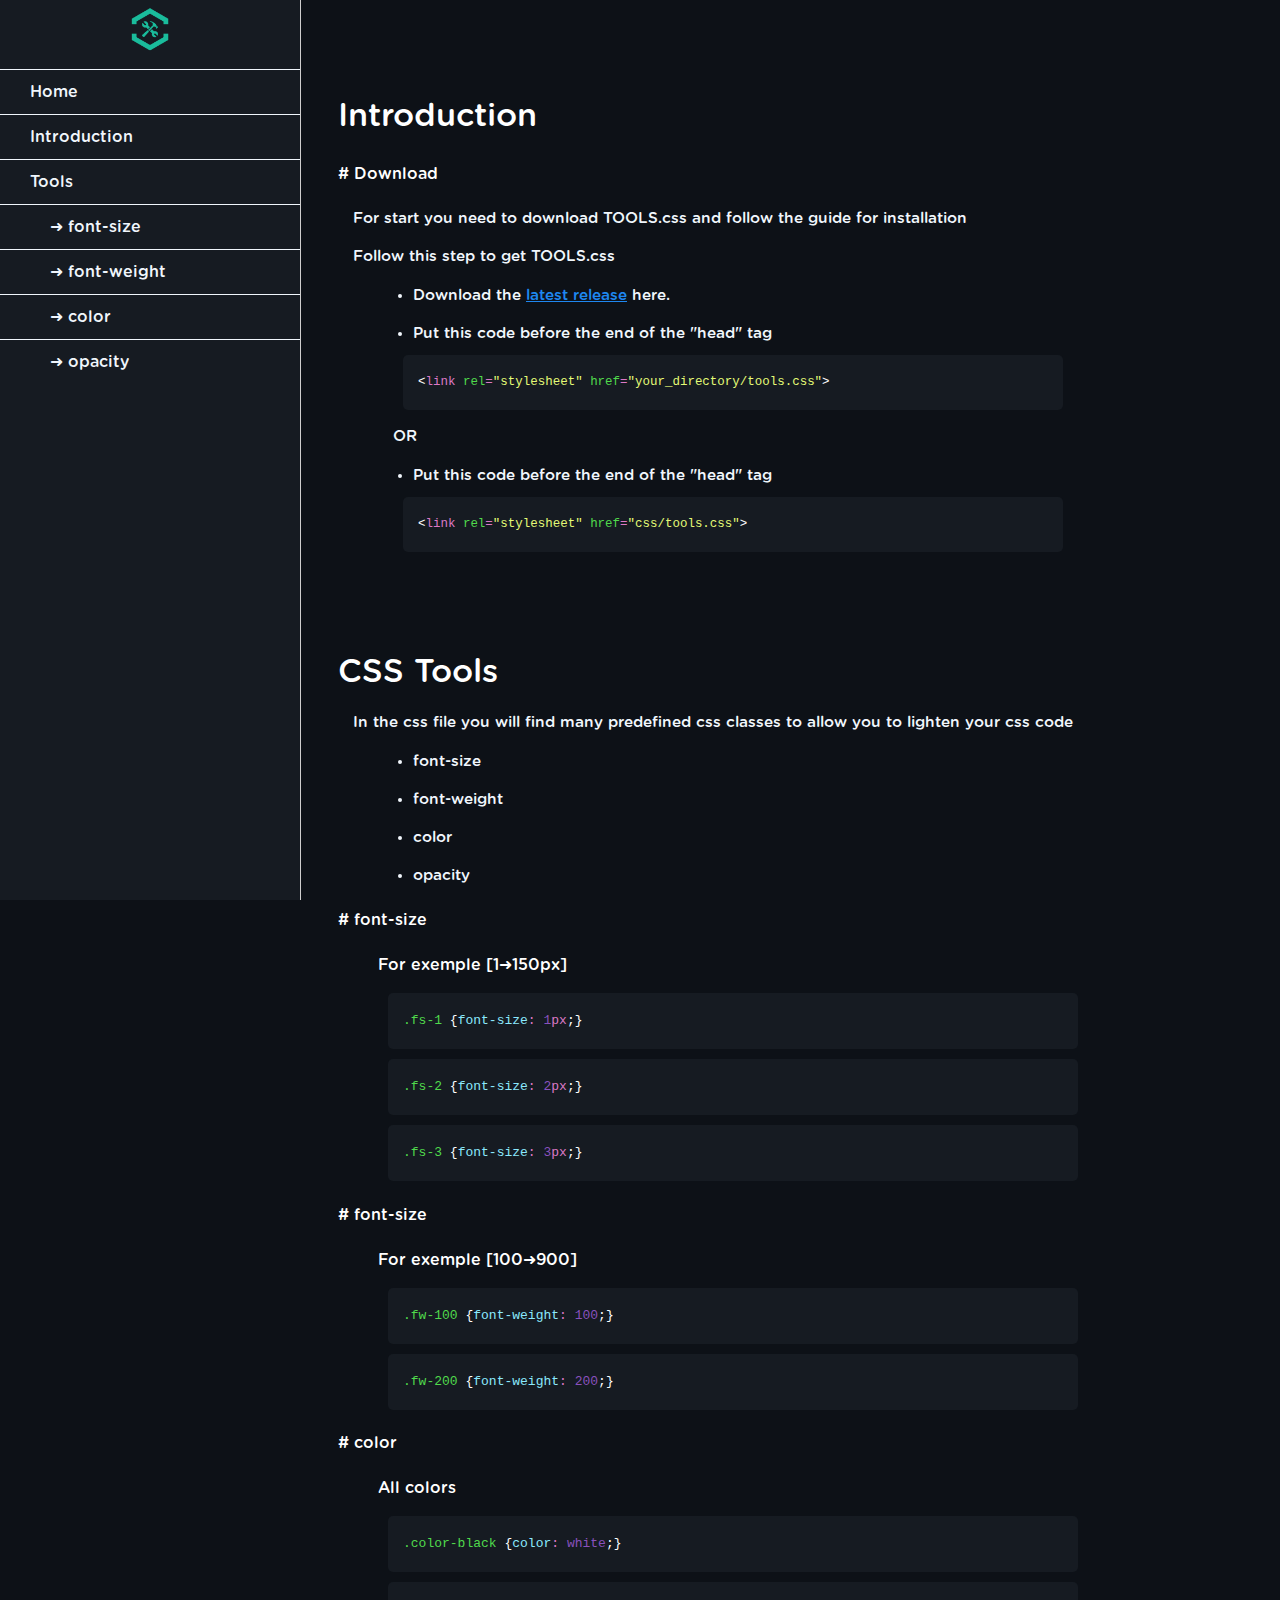
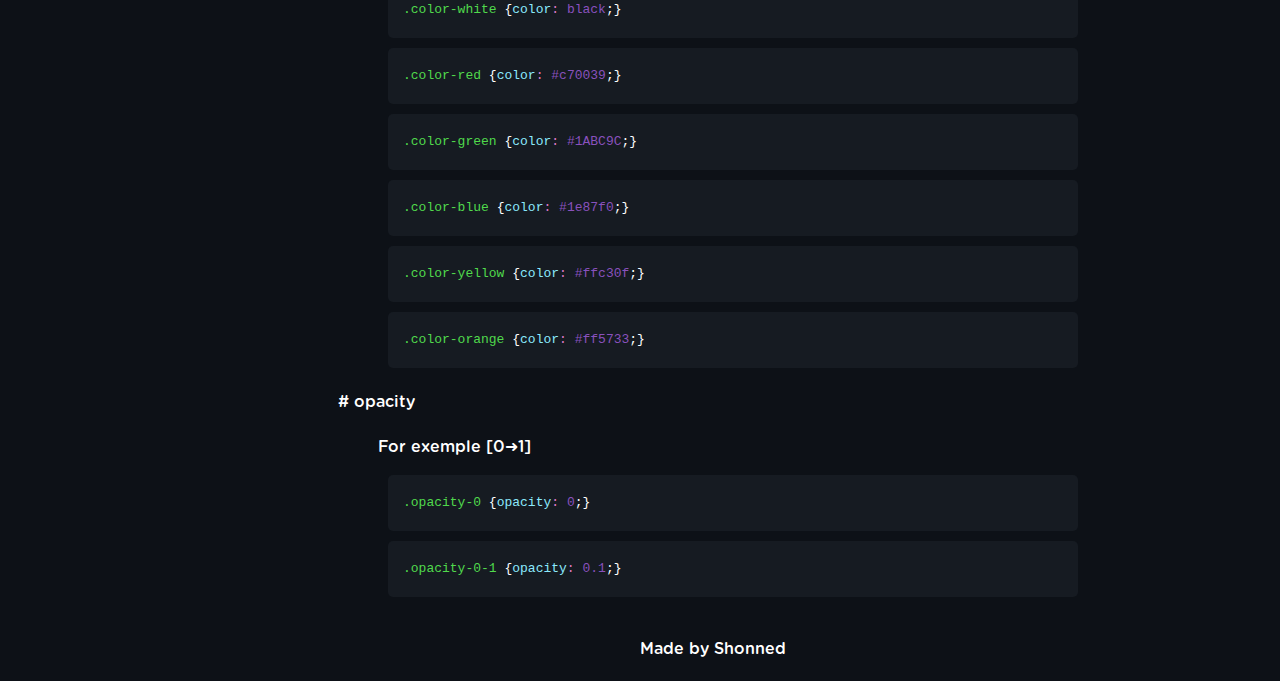
==== doc.html @ ea0e667f "Upload website" ====
<html>
    <head>
        <meta charset="utf-8">
        <meta name="viewport" content="width=device-width, initial-scale=1">
        <title>Get Tools</title>
        <link rel="icon" type="image/png" href="logo/favicon.png" />
        <link rel="stylesheet" href="css/doc.css" />
        <link rel="stylesheet" href="font/font.css" />
        <!-- //////////////////////////////////////////// -->
        <link rel="stylesheet" href="css/tool.css" />
        <!-- //////////////////////////////////////////// -->
    </head>
    <nav id="navbar">
        <header><img src="logo/green.png"></header>
        <ul>
          <li><a class="nav-link" href="index.html">Home</a></li>
          <li><a class="nav-link" href="#Introduction">Introduction</a></li>
          <li><a class="nav-link" href="#Tools">Tools</a></li>
          <li><a class="nav-link" href="#FS">&nbsp;&nbsp;&nbsp;&nbsp;➜ font-size</a></li>
          <li><a class="nav-link" href="#FW">&nbsp;&nbsp;&nbsp;&nbsp;➜ font-weight</a></li>
          <li><a class="nav-link" href="#Color">&nbsp;&nbsp;&nbsp;&nbsp;➜ color</a></li>
          <li><a class="nav-link" href="#Opacity">&nbsp;&nbsp;&nbsp;&nbsp;➜ opacity</a></li>
        </ul>
      </nav>
      <main id="main-doc">
        <section class="main-section" id="Introduction">
          <header>Introduction</header>
          <h4># Download</h4>
          <article>
            <p>For start you need to download TOOLS.css and follow the guide for installation</p>
            <p>Follow this step to get TOOLS.css</p>
            <ul>
              <li>Download the <a href="">latest release</a> here. </li>
              <li>Put this code before the end of the "head" tag</li>
              <code><span class="code__white"><</span><span class="code__pink">link</span> <span class="code__green">rel</span><span class="code__pink">=</span><span class="code__yellow">"stylesheet"</span> <span class="code__green">href</span><span class="code__pink">=</span><span class="code__yellow">"your_directory/tools.css"</span><span class="code__white">></span></code>
              <p>OR</p>
              <li>Put this code before the end of the "head" tag</li>
              <code><span class="code__white"><</span><span class="code__pink">link</span> <span class="code__green">rel</span><span class="code__pink">=</span><span class="code__yellow">"stylesheet"</span> <span class="code__green">href</span><span class="code__pink">=</span><span class="code__yellow">"css/tools.css"</span><span class="code__white">></span></code>
            </ul>
          </article>
        </section>
        <section class="main-section" id="Tools">
          <header>CSS Tools</header>
          <article>
            <p>In the css file you will find many predefined css classes to allow you to lighten your css code</p>
            <ul>
              <li>font-size</li>
              <li>font-weight</li>
              <li>color</li>
              <li>opacity</li>
            </ul>
        </section>
        <section class="main-section" id="FS">
          <h4># font-size</h4>
            <ul>
              <p>For exemple [1➜150px]</p>
              <code><span class="code__green">.fs-1</span> <span class="code__white">{</span><span class="code__blue">font-size</span><span class="code__pink">:</span> <span class="code__purple">1</span><span class="code__pink">px</span><span class="code__white">;}</span></code>
              <code><span class="code__green">.fs-2</span> <span class="code__white">{</span><span class="code__blue">font-size</span><span class="code__pink">:</span> <span class="code__purple">2</span><span class="code__pink">px</span><span class="code__white">;}</span></code>
              <code><span class="code__green">.fs-3</span> <span class="code__white">{</span><span class="code__blue">font-size</span><span class="code__pink">:</span> <span class="code__purple">3</span><span class="code__pink">px</span><span class="code__white">;}</span></code>
            </ul>
        </section>
        <section class="main-section" id="FW">
          <h4># font-size</h4>
            <ul>
              <p>For exemple [100➜900]</p>
              <code><span class="code__green">.fw-100</span> <span class="code__white">{</span><span class="code__blue">font-weight</span><span class="code__pink">:</span> <span class="code__purple">100</span><span class="code__white">;}</span></code>
              <code><span class="code__green">.fw-200</span> <span class="code__white">{</span><span class="code__blue">font-weight</span><span class="code__pink">:</span> <span class="code__purple">200</span><span class="code__white">;}</span></code>
            </ul>
        </section>
        <section class="main-section" id="Color">
          <h4># color</h4>
          <ul>
              <p>All colors</p>
              <code><span class="code__green">.color-black</span> <span class="code__white">{</span><span class="code__blue">color</span><span class="code__pink">:</span> <span class="code__purple">white</span><span class="code__white">;}</span></code>
              <code><span class="code__green">.color-white</span> <span class="code__white">{</span><span class="code__blue">color</span><span class="code__pink">:</span> <span class="code__purple">black</span><span class="code__white">;}</span></code>
              <code><span class="code__green">.color-red</span> <span class="code__white">{</span><span class="code__blue">color</span><span class="code__pink">:</span> <span class="code__purple">#c70039</span><span class="code__white">;}</span></code>
              <code><span class="code__green">.color-green</span> <span class="code__white">{</span><span class="code__blue">color</span><span class="code__pink">:</span> <span class="code__purple">#1ABC9C</span><span class="code__white">;}</span></code>
              <code><span class="code__green">.color-blue</span> <span class="code__white">{</span><span class="code__blue">color</span><span class="code__pink">:</span> <span class="code__purple">#1e87f0</span><span class="code__white">;}</span></code>
              <code><span class="code__green">.color-yellow</span> <span class="code__white">{</span><span class="code__blue">color</span><span class="code__pink">:</span> <span class="code__purple">#ffc30f</span><span class="code__white">;}</span></code>
              <code><span class="code__green">.color-orange</span> <span class="code__white">{</span><span class="code__blue">color</span><span class="code__pink">:</span> <span class="code__purple">#ff5733</span><span class="code__white">;}</span></code>
            </ul>
        </section>
        <section class="main-section" id="Opacity">
          <h4># opacity</h4>
          <ul>
            <p>For exemple [0➜1]</p>
            <code><span class="code__green">.opacity-0</span> <span class="code__white">{</span><span class="code__blue">opacity</span><span class="code__pink">:</span> <span class="code__purple">0</span><span class="code__white">;}</span></code>
            <code><span class="code__green">.opacity-0-1</span> <span class="code__white">{</span><span class="code__blue">opacity</span><span class="code__pink">:</span> <span class="code__purple">0.1</span><span class="code__white">;}</span></code>
          </ul>
        </section>
        <footer style="text-align: center; margin-top: 40px;">
          Made by Shonned
        </footer>
      </main>
</html>
---- css/doc.css ----
html,
body {
  min-width: 290px;
  color: white;
  background-color: #0D1117;
  font-family: 'GothamRounded-Medium';
  line-height: 1.5;
}

a {
  color: #1e87f0;
}

#navbar {
  position: fixed;
  min-width: 290px;
  top: 0px;
  left: 0px;
  width: 300px;
  height: 100%;
  border-right: 1px solid;
  border-color: #cecece;
}

header {
  text-align: center;
}

header img {
  margin-top: 5px;
  width: 48px;
  height: 48px;
}

#main-doc header {
  font-size: 32.3px;
  font-weight: 500;
  text-align: left;
  margin: 0px;
}

#navbar {
  background: #161B22;
}

#navbar ul {
  height: 88%;
  padding: 0;
  overflow-y: auto;
  overflow-x: hidden;
}

#navbar li {
  color: #f0f6fc;
  border-top: 1px solid #f0f6fc;
  list-style: none;
  position: relative;
  width: 100%;
}

#navbar a {
  display: block;
  padding: 10px 30px;
  color: #f0f6fc;
  text-decoration: none;
  cursor: pointer;
}

#main-doc {
  position: absolute;
  margin-left: 310px;
  padding: 20px;
  margin-bottom: 110px;
}

section article {
  color: #f0f6fc;
  margin: 15px;
  font-size: 0.96em;
}

section li {
  margin: 15px 0px 0px 20px;
}

#Introduction {
  margin-top: 4rem;
  margin-bottom: 6rem;
}

code {
  display: block;
  text-align: left;
  white-space: pre-line;
  position: relative;
  word-break: normal;
  word-wrap: normal;
  line-height: 2;
  background-color: #161B22;
  padding: 15px;
  margin: 10px;
  border-radius: 5px;
}

code .code__white {
  color: white;
}

code .code__pink {
  color: #dc79c6;
}

code .code__green {
  color: #50d94c;
}

code .code__red {
  color: red;
}

code .code__blue {
  color: #8be9fd;
}

code .code__purple {
  color: #8951bd;
}

code .code__yellow {
  color: #e4fa76;
}


h4 {
  font-weight: 500;
}


@media only screen and (max-width: 815px) {
  /* For mobile phones: */
  #navbar ul {
    border: 1px solid;
    height: 207px;
  }

  #navbar {
    /* background-color: white; */
    position: absolute;
    top: 0;
    padding: 0;
    margin: 0;
    width: 100%;
    max-height: 275px;
    border: none;
    z-index: 1;
    border-bottom: 2px solid;
  }

  #main-doc {
    position: relative;
    margin-left: 0px;
    margin-top: 270px;
  }
}

@media only screen and (max-width: 400px) {
  #main-doc {
    margin-left: -10px;
  }

  code {
    margin-left: -20px;
    width: 100%;
    padding: 15px;
    padding-left: 10px;
    padding-right: 45px;
    min-width: 233px;
  }
}
---- font/font.css ----
/* [FONT] */

@font-face {
    font-family: "GothamRounded-Bold";
    src: url("GothamRounded-Bold.otf")
}

@font-face {
    font-family: "GothamRounded-BoldItalic";
    src: url("GothamRounded-BoldItalic.otf")
}

@font-face {
    font-family: "GothamRounded-Book";
    src: url("GothamRounded-Book.otf")
}

@font-face {
    font-family: "GothamRounded-BookItalic";
    src: url("GothamRounded-BookItalic.otf")
}

@font-face {
    font-family: "GothamRounded-Light";
    src: url("GothamRounded-Light.otf")
}

@font-face {
    font-family: "GothamRounded-Medium";
    src: url("GothamRounded-Medium.otf")
}
---- css/tool.css ----
/* Welcome to Tools.css */
/* Visit our Github for the last update */
/* > https://github.com/Shonned/GETTools < */

/* [Current version] > 1.0.0 */
/* Check the changelog */

/* Created with <3 by @Shonned. */

/* <----> FONT SIZE <----> */
.fs-1 {font-size: 1px;}
.fs-2 {font-size: 2px;}
.fs-3 {font-size: 3px;}
.fs-4 {font-size: 4px;}
.fs-5 {font-size: 5px;}
.fs-6 {font-size: 6px;}
.fs-7 {font-size: 7px;}
.fs-8 {font-size: 8px;}
.fs-9 {font-size: 9px;}
.fs-10 {font-size: 10px;}
.fs-11 {font-size: 11px;}
.fs-12 {font-size: 12px;}
.fs-13 {font-size: 13px;}
.fs-14 {font-size: 14px;}
.fs-15 {font-size: 15px;}
.fs-16 {font-size: 16px;}
.fs-17 {font-size: 17px;}
.fs-18 {font-size: 18px;}
.fs-19 {font-size: 19px;}
.fs-20 {font-size: 20px;}
.fs-21 {font-size: 21px;}
.fs-22 {font-size: 22px;}
.fs-23 {font-size: 23px;}
.fs-24 {font-size: 24px;}
.fs-25 {font-size: 25px;}
.fs-26 {font-size: 26px;}
.fs-27 {font-size: 27px;}
.fs-28 {font-size: 28px;}
.fs-29 {font-size: 29px;}
.fs-30 {font-size: 30px;}
.fs-31 {font-size: 31px;}
.fs-32 {font-size: 32px;}
.fs-33 {font-size: 33px;}
.fs-34 {font-size: 34px;}
.fs-35 {font-size: 35px;}
.fs-36 {font-size: 36px;}
.fs-37 {font-size: 37px;}
.fs-38 {font-size: 38px;}
.fs-39 {font-size: 39px;}
.fs-40 {font-size: 40px;}
.fs-41 {font-size: 41px;}
.fs-42 {font-size: 42px;}
.fs-43 {font-size: 43px;}
.fs-44 {font-size: 44px;}
.fs-45 {font-size: 45px;}
.fs-46 {font-size: 46px;}
.fs-47 {font-size: 47px;}
.fs-48 {font-size: 48px;}
.fs-49 {font-size: 49px;}
.fs-50 {font-size: 50px;}
.fs-51 {font-size: 51px;}
.fs-52 {font-size: 52px;}
.fs-53 {font-size: 53px;}
.fs-54 {font-size: 54px;}
.fs-55 {font-size: 55px;}
.fs-56 {font-size: 56px;}
.fs-57 {font-size: 57px;}
.fs-58 {font-size: 58px;}
.fs-59 {font-size: 59px;}
.fs-60 {font-size: 60px;}
.fs-61 {font-size: 61px;}
.fs-62 {font-size: 62px;}
.fs-63 {font-size: 63px;}
.fs-64 {font-size: 64px;}
.fs-65 {font-size: 65px;}
.fs-66 {font-size: 66px;}
.fs-67 {font-size: 67px;}
.fs-68 {font-size: 68px;}
.fs-69 {font-size: 69px;}
.fs-70 {font-size: 70px;}
.fs-71 {font-size: 71px;}
.fs-72 {font-size: 72px;}
.fs-73 {font-size: 73px;}
.fs-74 {font-size: 74px;}
.fs-75 {font-size: 75px;}
.fs-76 {font-size: 76px;}
.fs-77 {font-size: 77px;}
.fs-78 {font-size: 78px;}
.fs-79 {font-size: 79px;}
.fs-80 {font-size: 80px;}
.fs-81 {font-size: 81px;}
.fs-82 {font-size: 82px;}
.fs-83 {font-size: 83px;}
.fs-84 {font-size: 84px;}
.fs-85 {font-size: 85px;}
.fs-86 {font-size: 86px;}
.fs-87 {font-size: 87px;}
.fs-88 {font-size: 88px;}
.fs-89 {font-size: 89px;}
.fs-90 {font-size: 90px;}
.fs-91 {font-size: 91px;}
.fs-92 {font-size: 92px;}
.fs-93 {font-size: 93px;}
.fs-94 {font-size: 94px;}
.fs-95 {font-size: 95px;}
.fs-96 {font-size: 96px;}
.fs-97 {font-size: 97px;}
.fs-98 {font-size: 98px;}
.fs-99 {font-size: 99px;}
.fs-100 {font-size: 100px;}
.fs-101 {font-size: 101px;}
.fs-102 {font-size: 102px;}
.fs-103 {font-size: 103px;}
.fs-104 {font-size: 104px;}
.fs-105 {font-size: 105px;}
.fs-106 {font-size: 106px;}
.fs-107 {font-size: 107px;}
.fs-108 {font-size: 108px;}
.fs-109 {font-size: 109px;}
.fs-110 {font-size: 110px;}
.fs-111 {font-size: 111px;}
.fs-112 {font-size: 112px;}
.fs-113 {font-size: 113px;}
.fs-114 {font-size: 114px;}
.fs-115 {font-size: 115px;}
.fs-116 {font-size: 116px;}
.fs-117 {font-size: 117px;}
.fs-118 {font-size: 118px;}
.fs-119 {font-size: 119px;}
.fs-120 {font-size: 120px;}
.fs-121 {font-size: 121px;}
.fs-122 {font-size: 122px;}
.fs-123 {font-size: 123px;}
.fs-124 {font-size: 124px;}
.fs-125 {font-size: 125px;}
.fs-126 {font-size: 126px;}
.fs-127 {font-size: 127px;}
.fs-128 {font-size: 128px;}
.fs-129 {font-size: 129px;}
.fs-130 {font-size: 130px;}
.fs-131 {font-size: 131px;}
.fs-132 {font-size: 132px;}
.fs-133 {font-size: 133px;}
.fs-134 {font-size: 134px;}
.fs-135 {font-size: 135px;}
.fs-136 {font-size: 136px;}
.fs-137 {font-size: 137px;}
.fs-138 {font-size: 138px;}
.fs-139 {font-size: 139px;}
.fs-140 {font-size: 140px;}
.fs-141 {font-size: 141px;}
.fs-142 {font-size: 142px;}
.fs-143 {font-size: 143px;}
.fs-144 {font-size: 144px;}
.fs-145 {font-size: 145px;}
.fs-146 {font-size: 146px;}
.fs-147 {font-size: 147px;}
.fs-148 {font-size: 148px;}
.fs-149 {font-size: 149px;}
.fs-150 {font-size: 150px;}
/* <----> FONT SIZE <----> */

/* <----> FONT WEIGHT <----> */
.fw-100 {font-weight: 100;}
.fw-200 {font-weight: 200;}
.fw-300 {font-weight: 300;}
.fw-400 {font-weight: 400;}
.fw-500 {font-weight: 500;}
.fw-600 {font-weight: 600;}
.fw-700 {font-weight: 700;}
.fw-800 {font-weight: 800;}
.fw-900 {font-weight: 900;}
/* <----> FONT WEIGHT <----> */

/* <----> COLOR <----> */
.color-black {color: white;}
.color-white {color: black;}
.color-red {color: #c70039;}
.color-green {color: #1ABC9C;}
.color-blue {color: #1e87f0;}
.color-yellow {color: #ffc30f;}
.color-orange {color: #ff5733;}
/* <----> COLOR <----> */

/* <----> OPACITY <----> */
.opacity-0 {opacity: 0;}
.opacity-0-1 {opacity: 0.1;}
.opacity-0-2 {opacity: 0.2;}
.opacity-0-3 {opacity: 0.3;}
.opacity-0-4 {opacity: 0.4;}
.opacity-0-5 {opacity: 0.5;}
.opacity-0-6 {opacity: 0.6;}
.opacity-0-7 {opacity: 0.7;}
.opacity-0-8 {opacity: 0.8;}
.opacity-0-9 {opacity: 0.9;}
.opacity-1 {opacity: 1;}
/* <----> OPACITY <----> */

/* <----> Other features availlabe in a future update <----> */
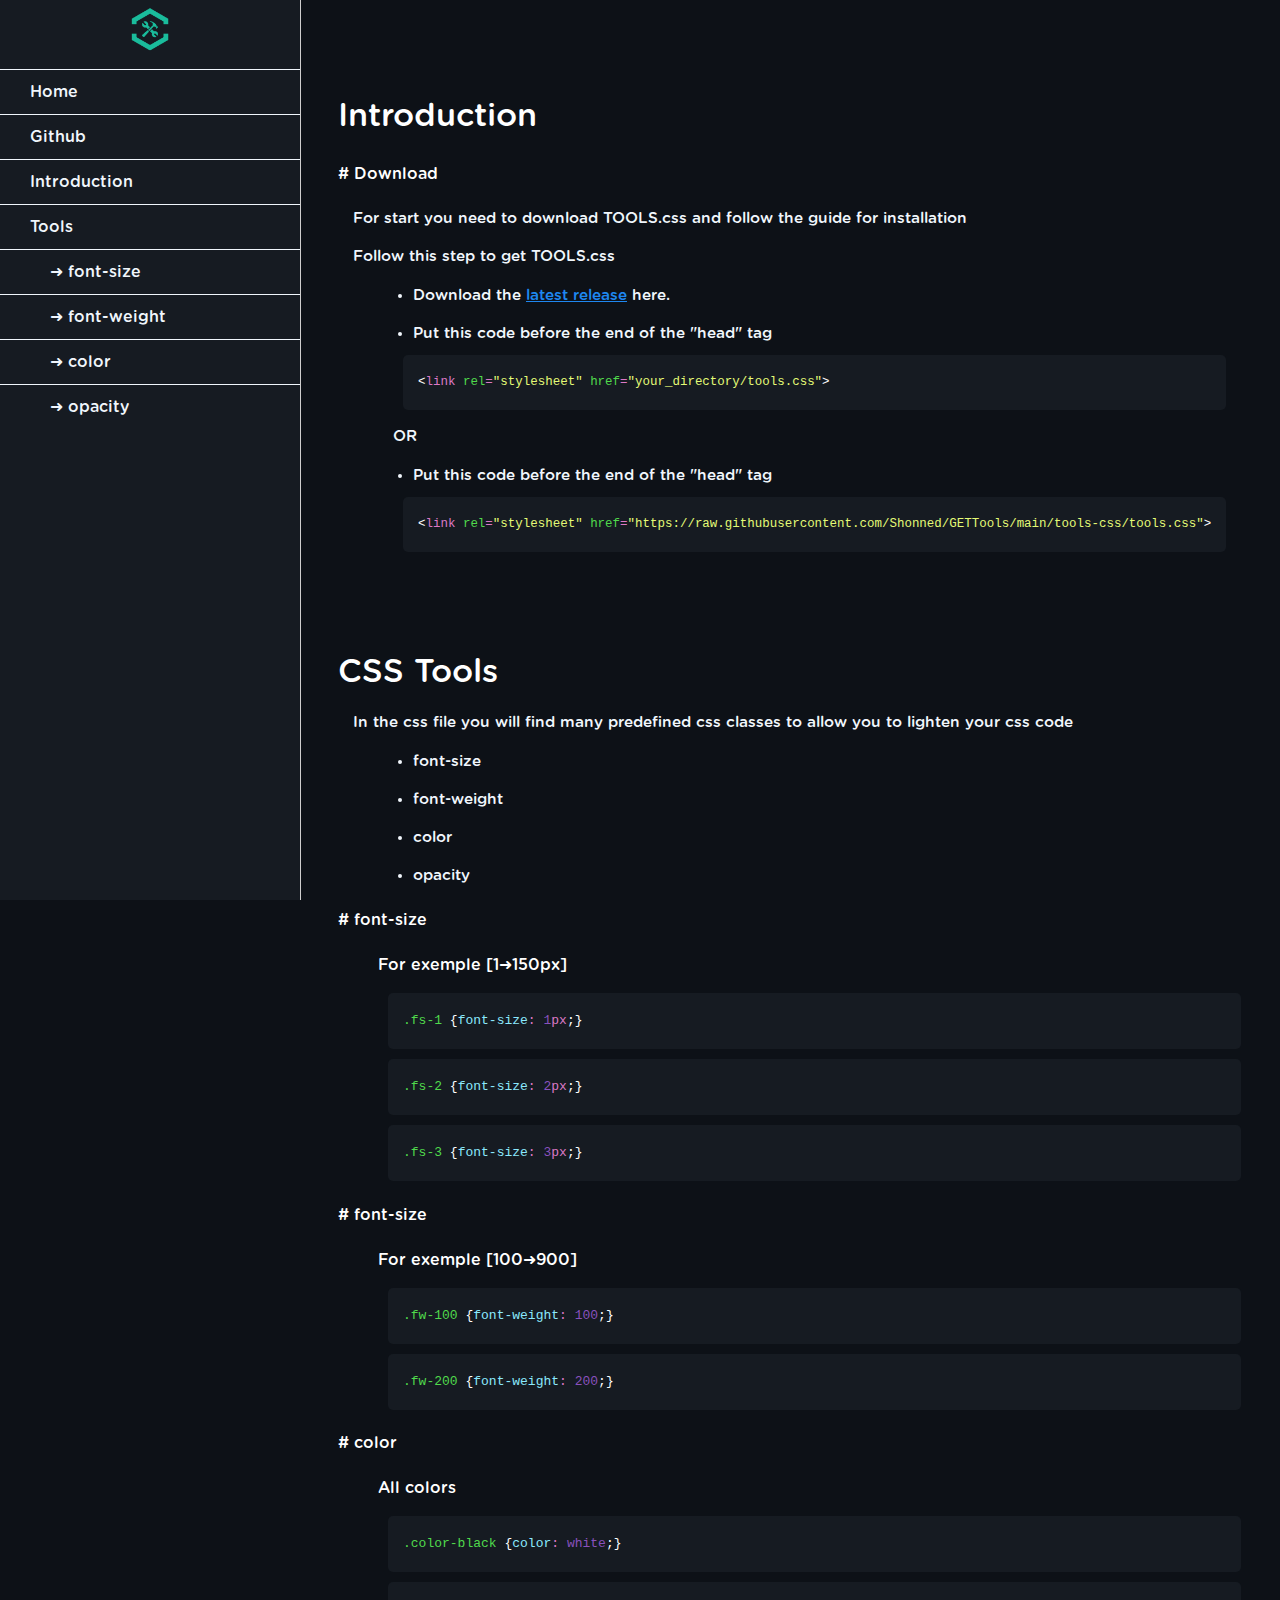
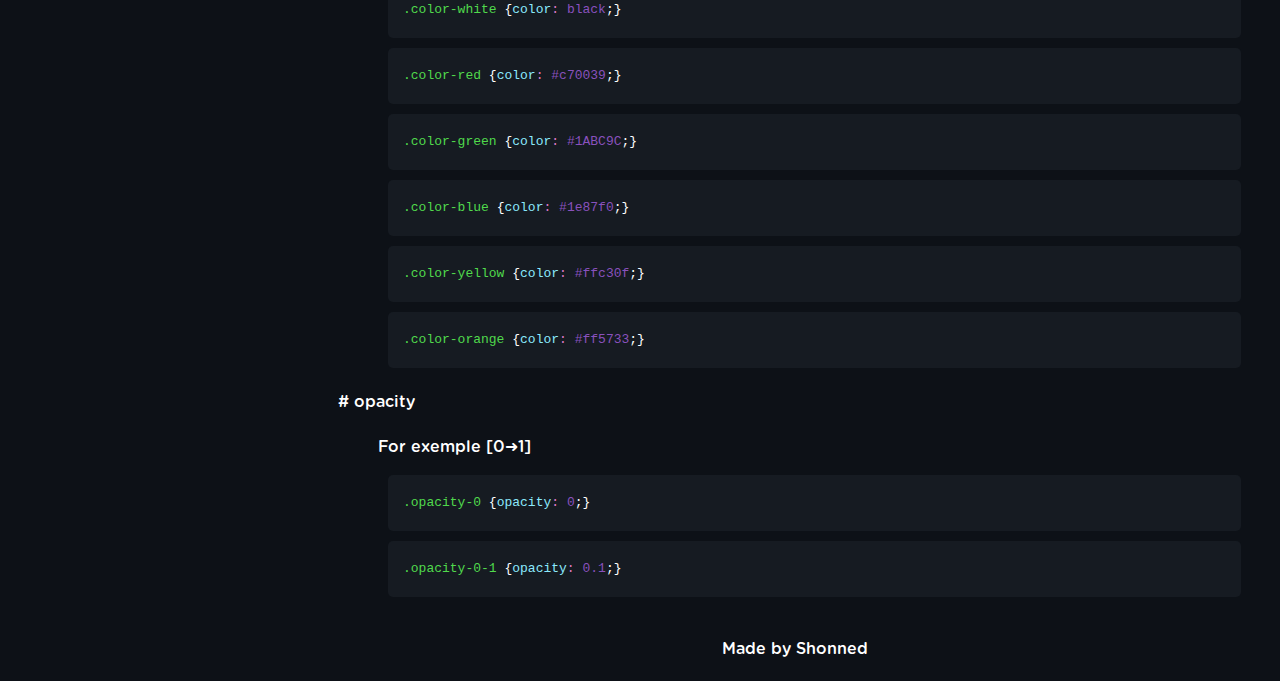
==== commit 3f56d862: "Update Download Link" ====
--- a/doc.html
+++ b/doc.html
@@ -14,6 +14,7 @@
         <header><img src="logo/green.png"></header>
         <ul>
           <li><a class="nav-link" href="index.html">Home</a></li>
+          <li><a class="nav-link" href="https://github.com/Shonned/GETTools">Github</a></li>
           <li><a class="nav-link" href="#Introduction">Introduction</a></li>
           <li><a class="nav-link" href="#Tools">Tools</a></li>
           <li><a class="nav-link" href="#FS">&nbsp;&nbsp;&nbsp;&nbsp;➜ font-size</a></li>
@@ -30,12 +31,12 @@
             <p>For start you need to download TOOLS.css and follow the guide for installation</p>
             <p>Follow this step to get TOOLS.css</p>
             <ul>
-              <li>Download the <a href="">latest release</a> here. </li>
+              <li>Download the <a href="https://github.com/Shonned/GETTools">latest release</a> here. </li>
               <li>Put this code before the end of the "head" tag</li>
               <code><span class="code__white"><</span><span class="code__pink">link</span> <span class="code__green">rel</span><span class="code__pink">=</span><span class="code__yellow">"stylesheet"</span> <span class="code__green">href</span><span class="code__pink">=</span><span class="code__yellow">"your_directory/tools.css"</span><span class="code__white">></span></code>
               <p>OR</p>
               <li>Put this code before the end of the "head" tag</li>
-              <code><span class="code__white"><</span><span class="code__pink">link</span> <span class="code__green">rel</span><span class="code__pink">=</span><span class="code__yellow">"stylesheet"</span> <span class="code__green">href</span><span class="code__pink">=</span><span class="code__yellow">"css/tools.css"</span><span class="code__white">></span></code>
+              <code><span class="code__white"><</span><span class="code__pink">link</span> <span class="code__green">rel</span><span class="code__pink">=</span><span class="code__yellow">"stylesheet"</span> <span class="code__green">href</span><span class="code__pink">=</span><span class="code__yellow">"https://raw.githubusercontent.com/Shonned/GETTools/main/tools-css/tools.css"</span><span class="code__white">></span></code>
             </ul>
           </article>
         </section>
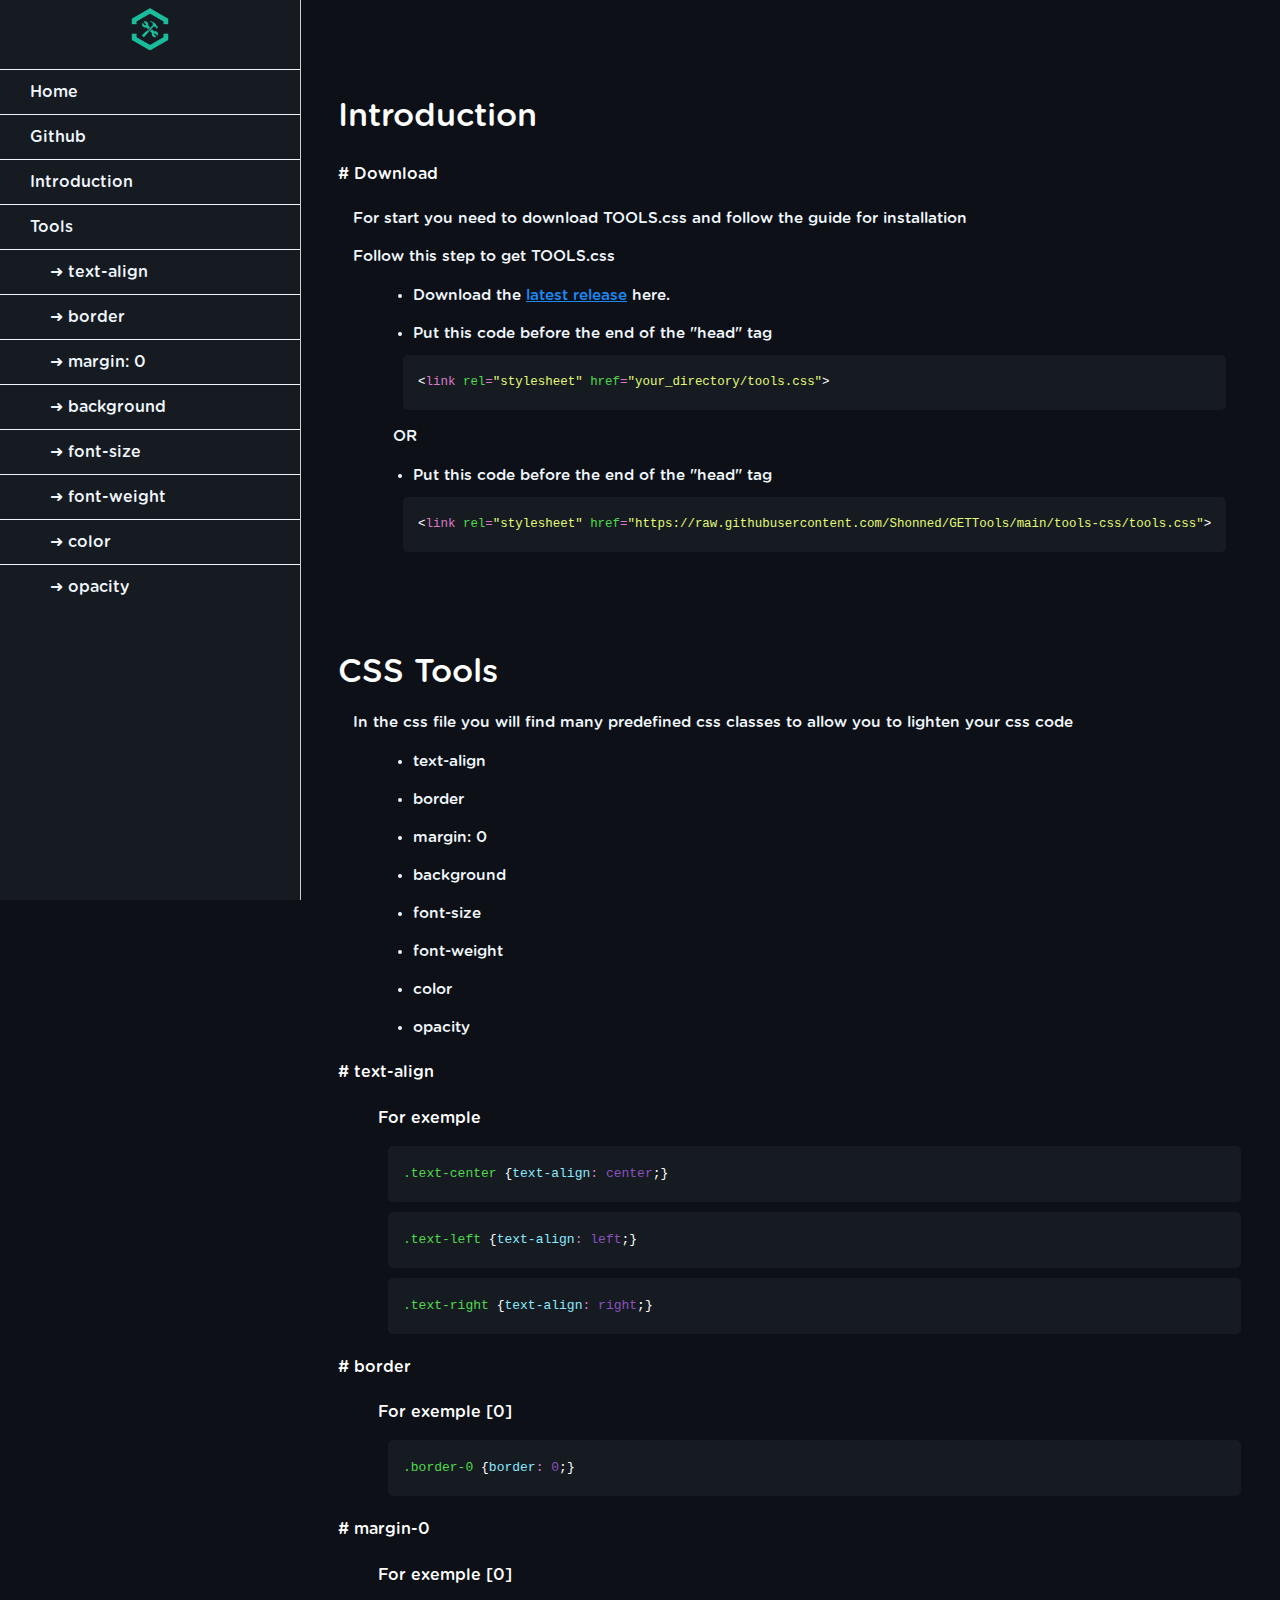
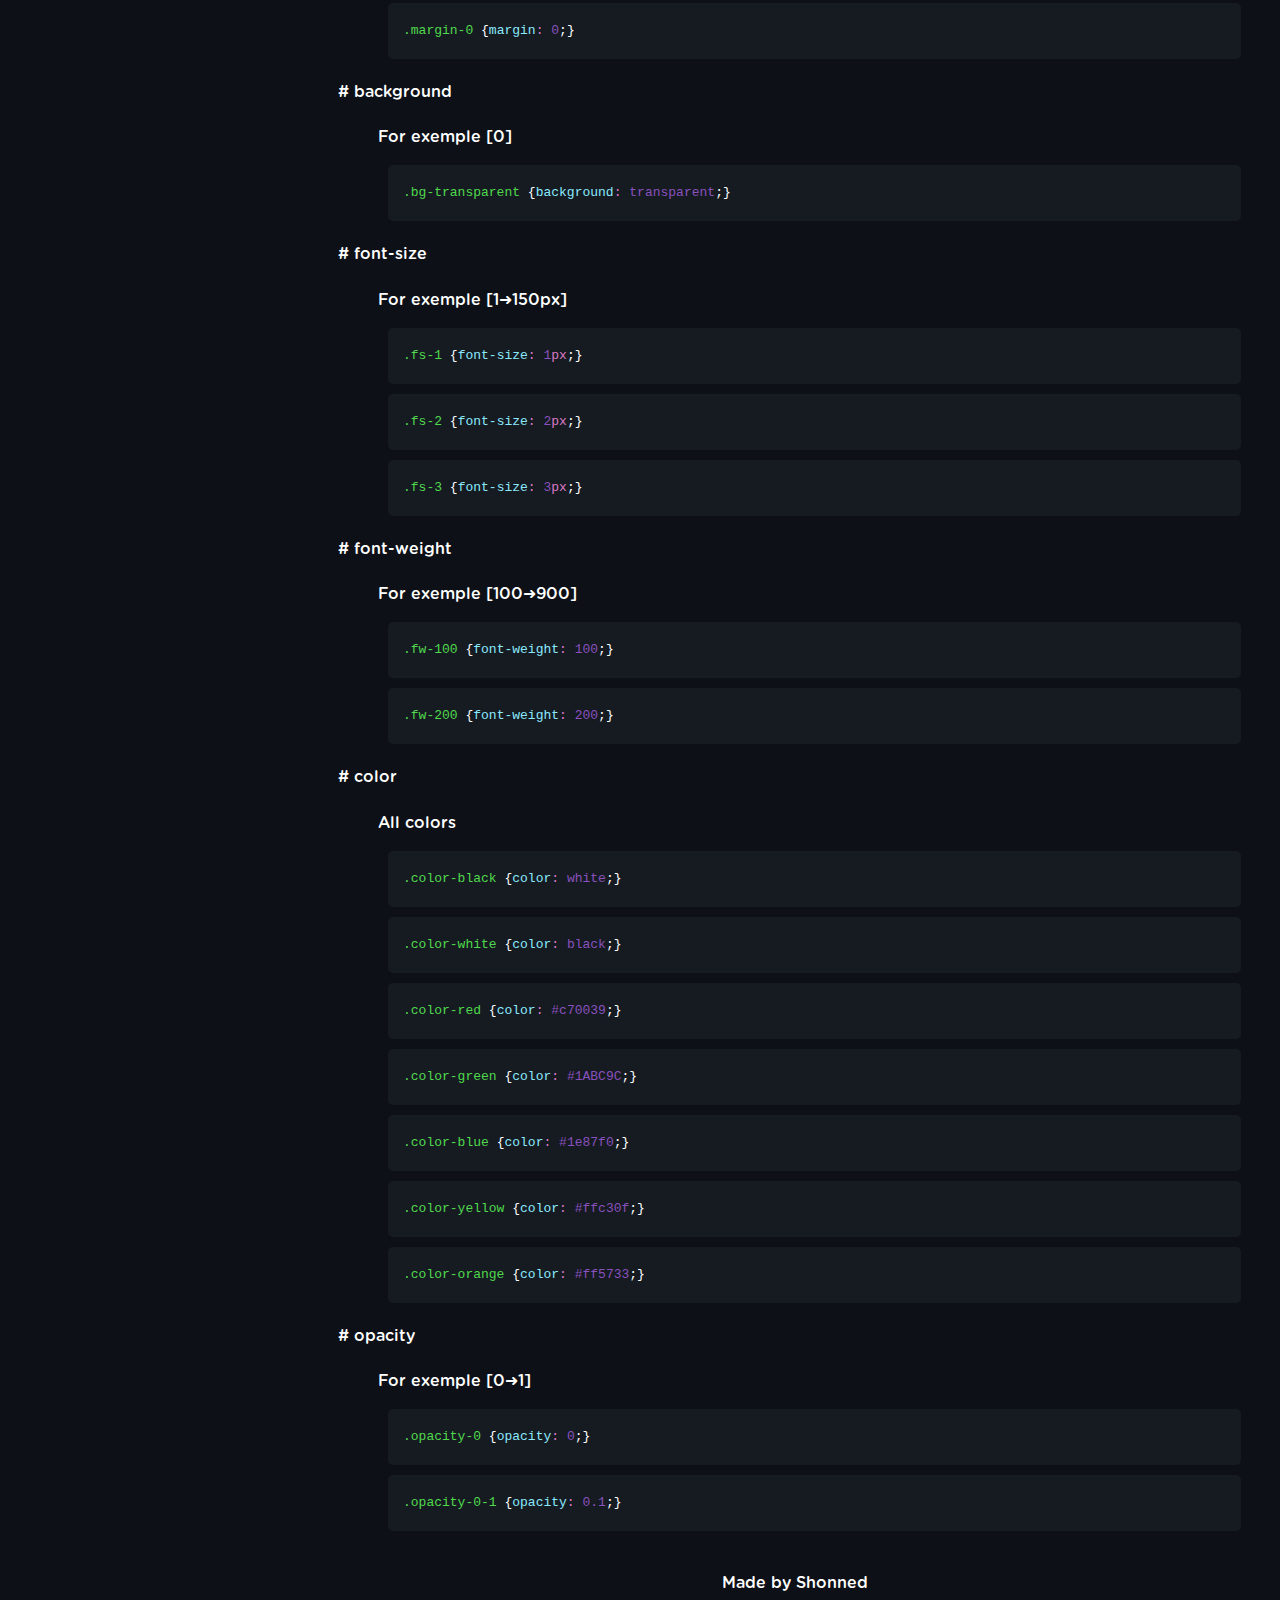
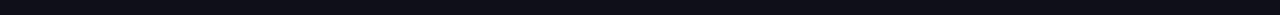
==== commit e60a0774: "Doc Update for the 1.0.0" ====
--- a/doc.html
+++ b/doc.html
@@ -17,6 +17,10 @@
           <li><a class="nav-link" href="https://github.com/Shonned/GETTools">Github</a></li>
           <li><a class="nav-link" href="#Introduction">Introduction</a></li>
           <li><a class="nav-link" href="#Tools">Tools</a></li>
+          <li><a class="nav-link" href="#TA">&nbsp;&nbsp;&nbsp;&nbsp;➜ text-align</a></li>
+          <li><a class="nav-link" href="#B">&nbsp;&nbsp;&nbsp;&nbsp;➜ border</a></li>
+          <li><a class="nav-link" href="#MAR0">&nbsp;&nbsp;&nbsp;&nbsp;➜ margin: 0</a></li>
+          <li><a class="nav-link" href="#BG">&nbsp;&nbsp;&nbsp;&nbsp;➜ background</a></li>
           <li><a class="nav-link" href="#FS">&nbsp;&nbsp;&nbsp;&nbsp;➜ font-size</a></li>
           <li><a class="nav-link" href="#FW">&nbsp;&nbsp;&nbsp;&nbsp;➜ font-weight</a></li>
           <li><a class="nav-link" href="#Color">&nbsp;&nbsp;&nbsp;&nbsp;➜ color</a></li>
@@ -45,10 +49,44 @@
           <article>
             <p>In the css file you will find many predefined css classes to allow you to lighten your css code</p>
             <ul>
+              <li>text-align</li>
+              <li>border</li>
+              <li>margin: 0</li>
+              <li>background</li>
               <li>font-size</li>
               <li>font-weight</li>
               <li>color</li>
               <li>opacity</li>
+            </ul>
+        </section>
+        <section class="main-section" id="TA">
+          <h4># text-align</h4>
+            <ul>
+              <p>For exemple</p>
+              <code><span class="code__green">.text-center</span> <span class="code__white">{</span><span class="code__blue">text-align</span><span class="code__pink">:</span> <span class="code__purple">center</span><span class="code__white">;}</span></code>
+              <code><span class="code__green">.text-left</span> <span class="code__white">{</span><span class="code__blue">text-align</span><span class="code__pink">:</span> <span class="code__purple">left</span><span class="code__white">;}</span></code>
+              <code><span class="code__green">.text-right</span> <span class="code__white">{</span><span class="code__blue">text-align</span><span class="code__pink">:</span> <span class="code__purple">right</span><span class="code__white">;}</span></code>
+            </ul>
+        </section>
+        <section class="main-section" id="B">
+          <h4># border</h4>
+            <ul>
+              <p>For exemple [0]</p>
+              <code><span class="code__green">.border-0</span> <span class="code__white">{</span><span class="code__blue">border</span><span class="code__pink">:</span> <span class="code__purple">0</span><span class="code__white">;}</span></code>
+            </ul>
+        </section>
+        <section class="main-section" id="MAR0">
+          <h4># margin-0</h4>
+            <ul>
+              <p>For exemple [0]</p>
+              <code><span class="code__green">.margin-0</span> <span class="code__white">{</span><span class="code__blue">margin</span><span class="code__pink">:</span> <span class="code__purple">0</span><span class="code__white">;}</span></code>
+            </ul>
+        </section>
+        <section class="main-section" id="BG">
+          <h4># background</h4>
+            <ul>
+              <p>For exemple [0]</p>
+              <code><span class="code__green">.bg-transparent</span> <span class="code__white">{</span><span class="code__blue">background</span><span class="code__pink">:</span> <span class="code__purple">transparent</span><span class="code__white">;}</span></code>
             </ul>
         </section>
         <section class="main-section" id="FS">
@@ -61,7 +99,7 @@
             </ul>
         </section>
         <section class="main-section" id="FW">
-          <h4># font-size</h4>
+          <h4># font-weight</h4>
             <ul>
               <p>For exemple [100➜900]</p>
               <code><span class="code__green">.fw-100</span> <span class="code__white">{</span><span class="code__blue">font-weight</span><span class="code__pink">:</span> <span class="code__purple">100</span><span class="code__white">;}</span></code>
--- a/css/tool.css
+++ b/css/tool.css
@@ -6,6 +6,24 @@
 /* Check the changelog */
 
 /* Created with <3 by @Shonned. */
+
+/* <----> TEXT <----> */
+.text-center {text-align: center;}
+.text-left {text-align: left;}
+.text-right {text-align: right;}
+/* <----> TEXT <----> */
+
+/* <----> BORDER 0 <----> */
+.border-0 {border: 0;}
+/* <----> BORDER 0 <----> */
+
+/* <----> MARGIN 0 <----> */
+.margin-0 {margin: 0;}
+/* <----> MARGIN 0 <----> */
+
+/* <----> BACKGROUND <----> */
+.bg-transparent {background: transparent;}
+/* <----> BACKGROUND <----> */
 
 /* <----> FONT SIZE <----> */
 .fs-1 {font-size: 1px;}
@@ -173,8 +191,8 @@
 /* <----> FONT WEIGHT <----> */
 
 /* <----> COLOR <----> */
-.color-black {color: white;}
-.color-white {color: black;}
+.color-black {color: black;}
+.color-white {color: white;}
 .color-red {color: #c70039;}
 .color-green {color: #1ABC9C;}
 .color-blue {color: #1e87f0;}
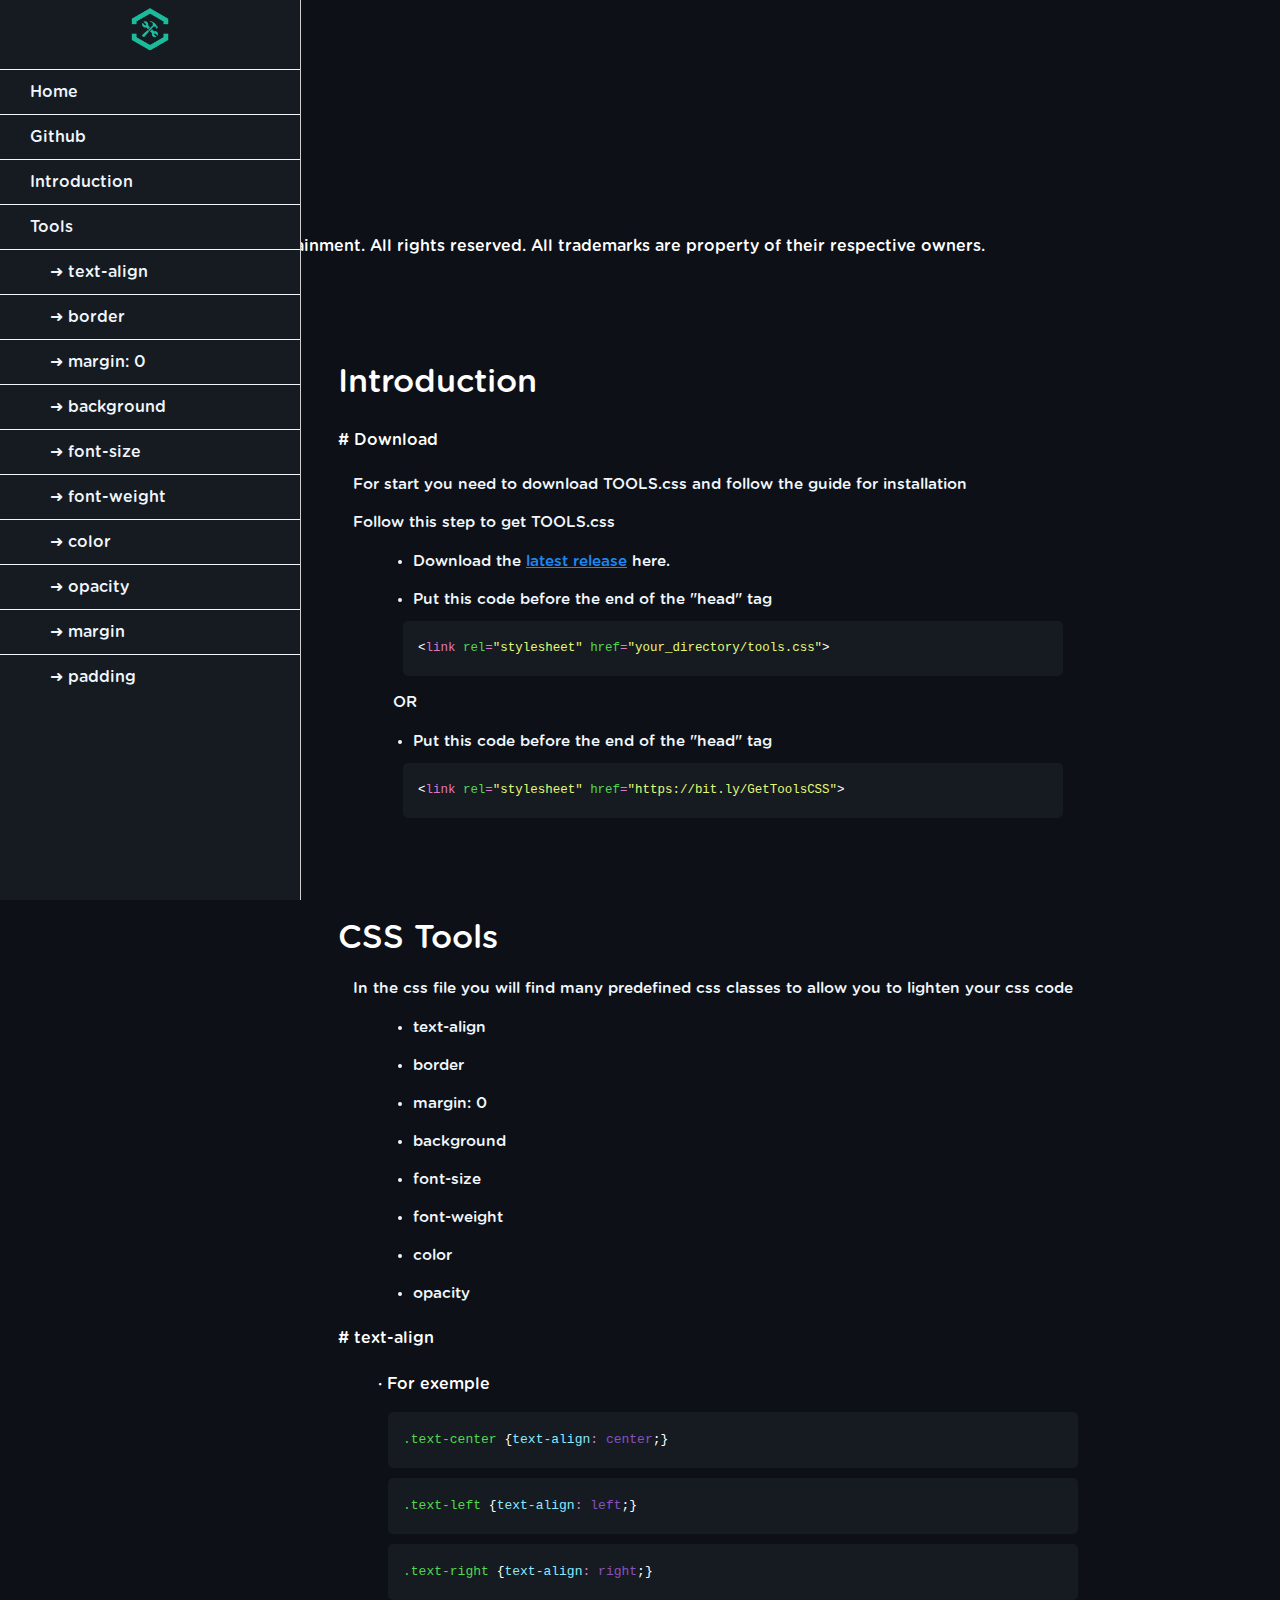
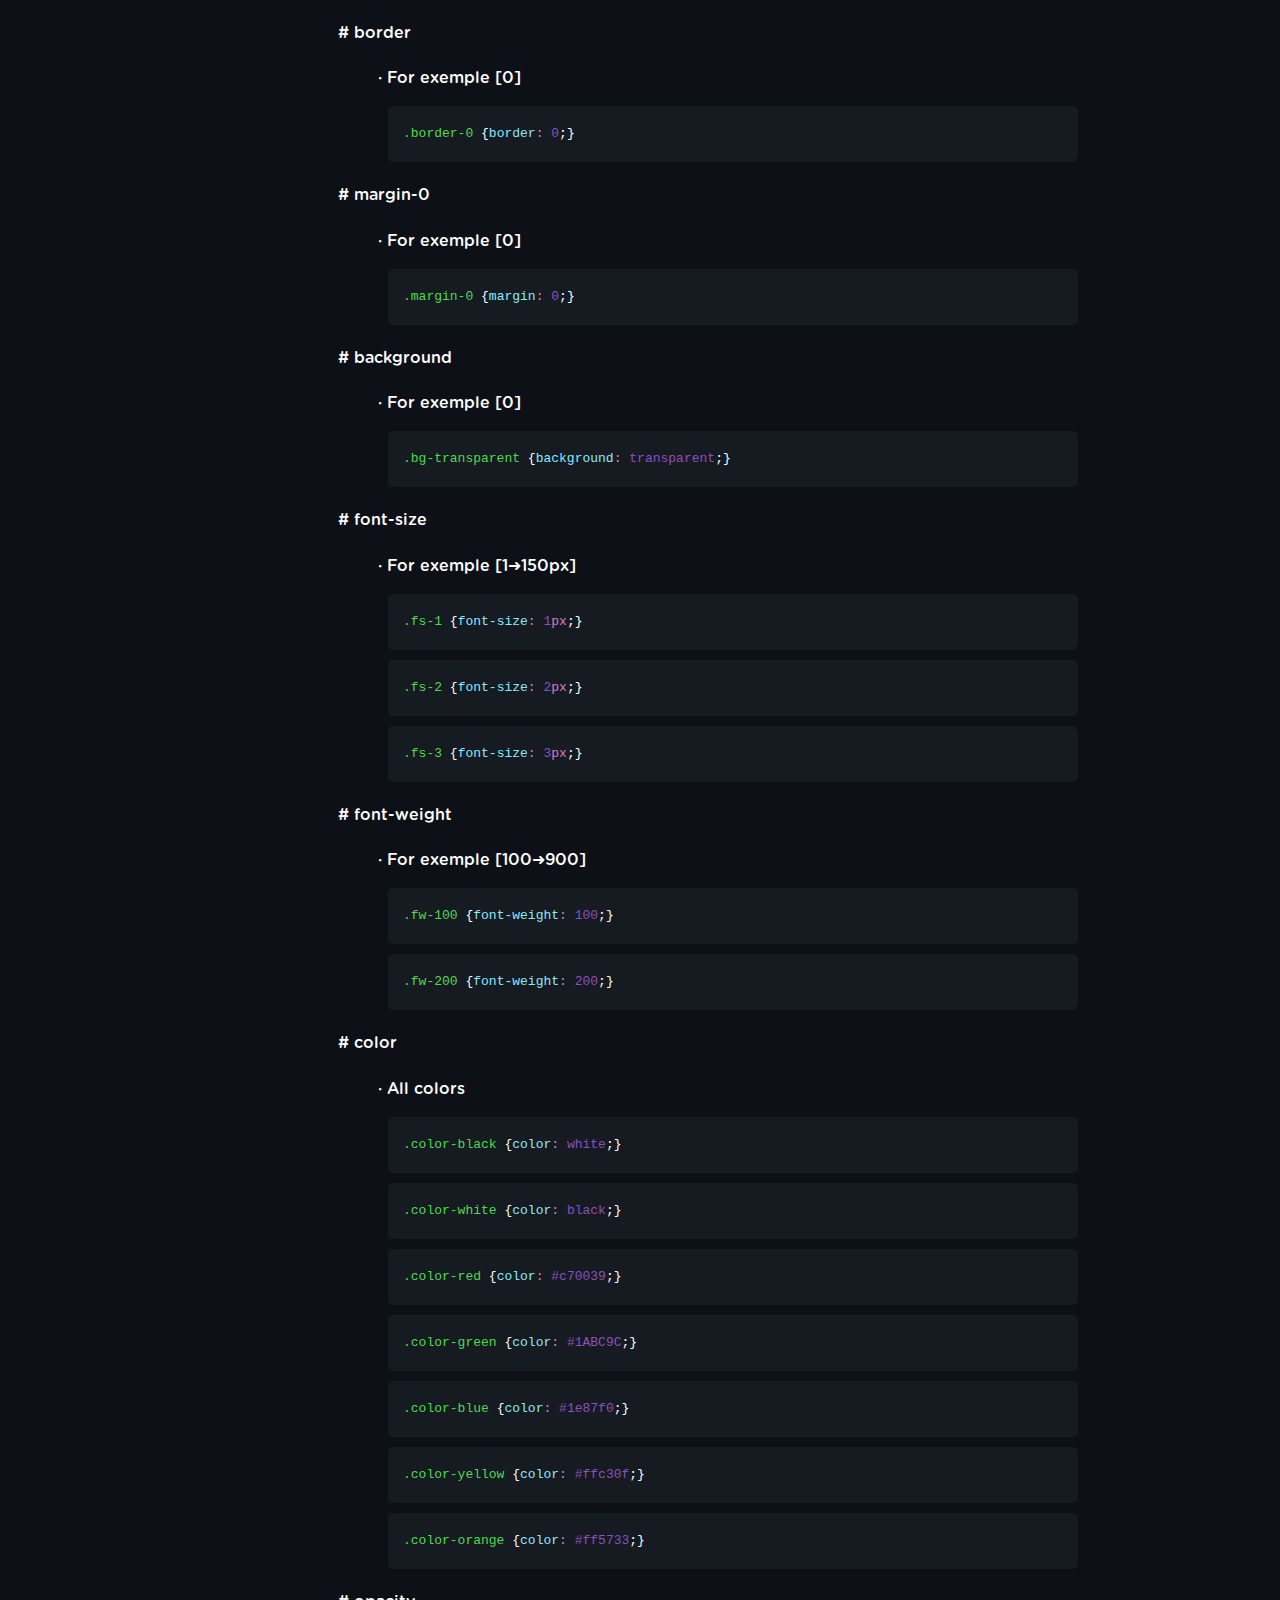
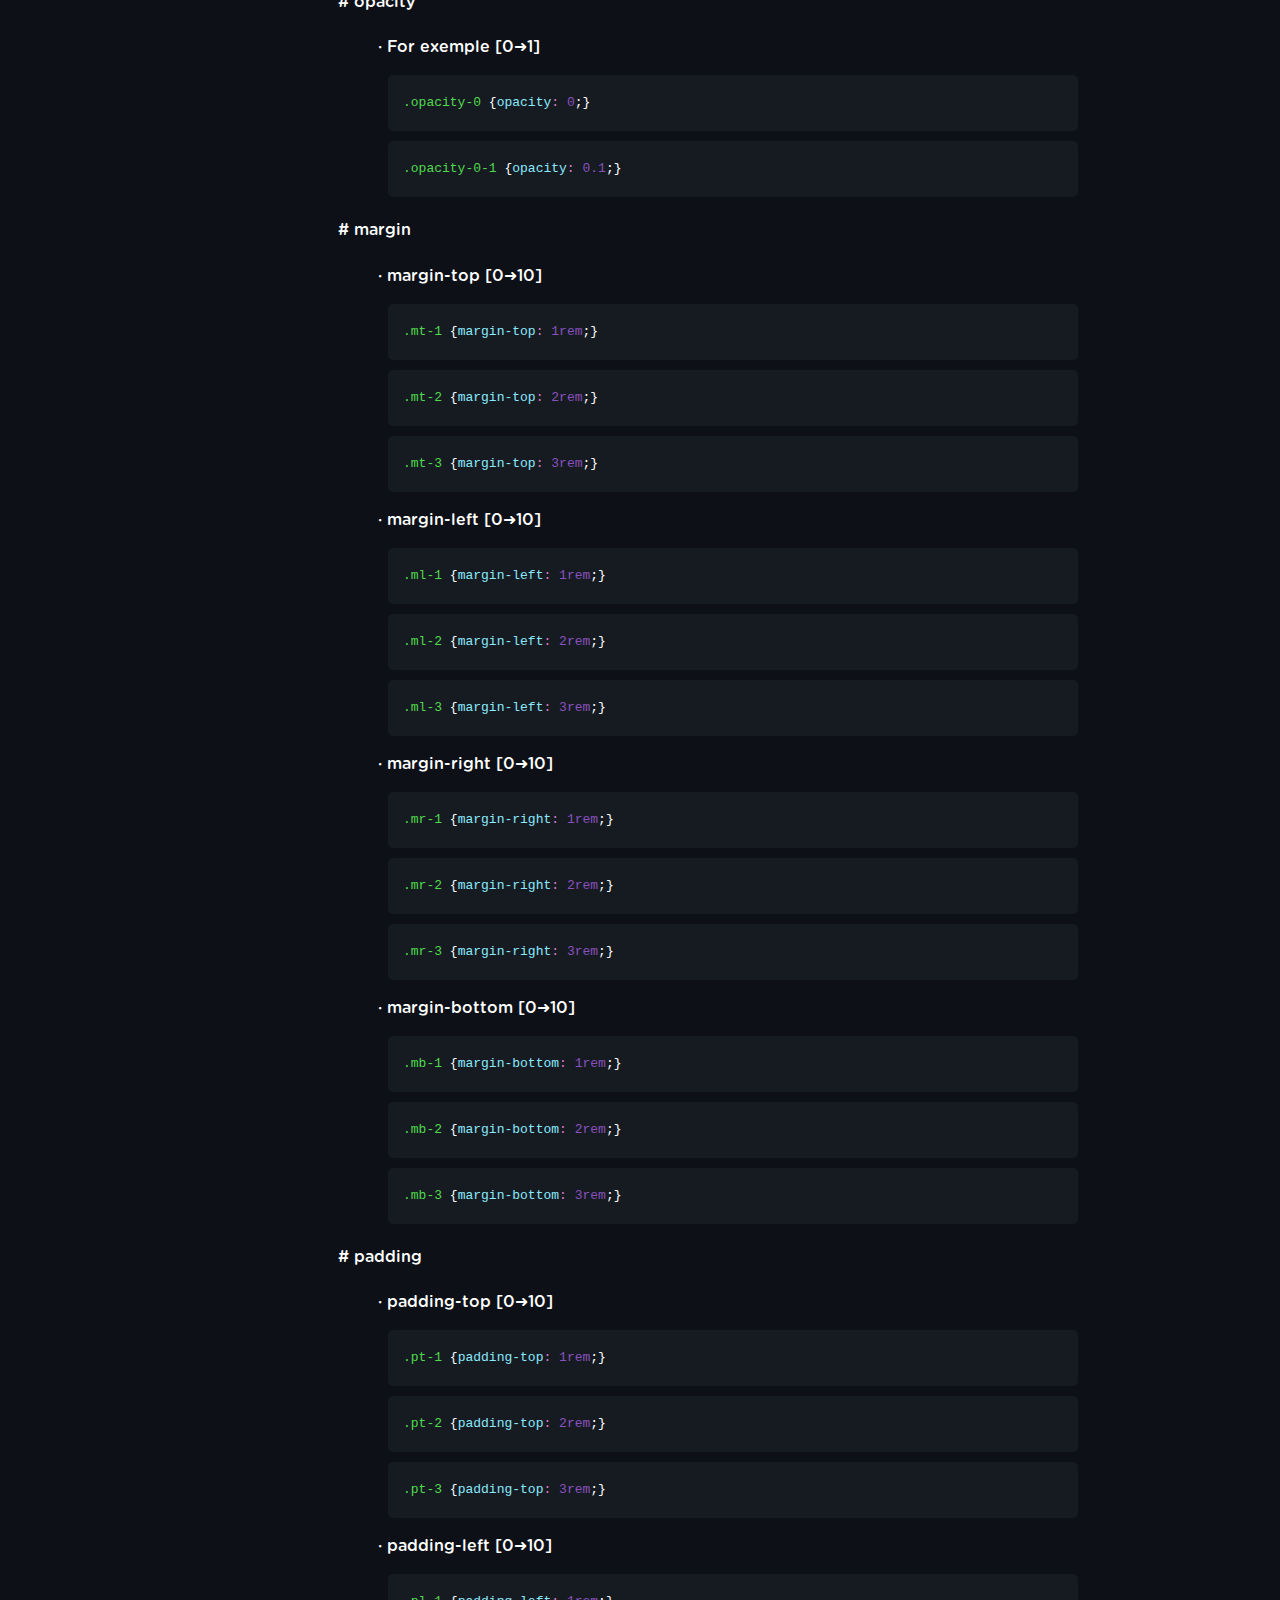
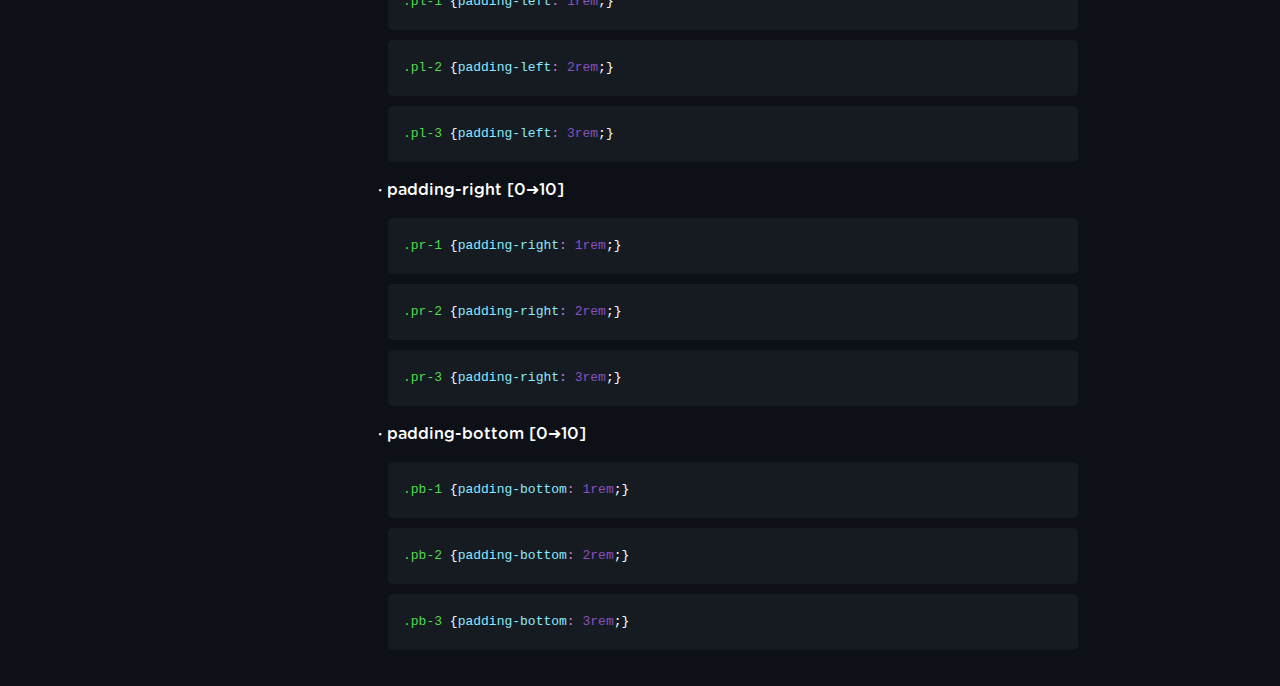
==== commit 30f9f403: "Updated Documentation" ====
--- a/doc.html
+++ b/doc.html
@@ -7,10 +7,10 @@
         <link rel="stylesheet" href="css/doc.css" />
         <link rel="stylesheet" href="font/font.css" />
         <!-- //////////////////////////////////////////// -->
-        <link rel="stylesheet" href="css/tool.css" />
+        <link rel="stylesheet" href="css/tools.css" />
         <!-- //////////////////////////////////////////// -->
     </head>
-    <nav id="navbar">
+      <nav id="navbar">
         <header><img src="logo/green.png"></header>
         <ul>
           <li><a class="nav-link" href="index.html">Home</a></li>
@@ -25,7 +25,16 @@
           <li><a class="nav-link" href="#FW">&nbsp;&nbsp;&nbsp;&nbsp;➜ font-weight</a></li>
           <li><a class="nav-link" href="#Color">&nbsp;&nbsp;&nbsp;&nbsp;➜ color</a></li>
           <li><a class="nav-link" href="#Opacity">&nbsp;&nbsp;&nbsp;&nbsp;➜ opacity</a></li>
+          <li><a class="nav-link" href="#Margin">&nbsp;&nbsp;&nbsp;&nbsp;➜ margin</a></li>
+          <li><a class="nav-link" href="#Padding">&nbsp;&nbsp;&nbsp;&nbsp;➜ padding</a></li>
         </ul>
+      </nav>
+      <nav id="footer">
+        <div class="text-center">
+          <img src="logo/green.png">
+        </div>
+        <p class="text-center fs-12 version">v1.10</p>
+        <p class="text-center fs-8 pb-1">© 2021 published by Hypera Entertainment. All rights reserved. All trademarks are property of their respective owners.</p>
       </nav>
       <main id="main-doc">
         <section class="main-section" id="Introduction">
@@ -40,7 +49,7 @@
               <code><span class="code__white"><</span><span class="code__pink">link</span> <span class="code__green">rel</span><span class="code__pink">=</span><span class="code__yellow">"stylesheet"</span> <span class="code__green">href</span><span class="code__pink">=</span><span class="code__yellow">"your_directory/tools.css"</span><span class="code__white">></span></code>
               <p>OR</p>
               <li>Put this code before the end of the "head" tag</li>
-              <code><span class="code__white"><</span><span class="code__pink">link</span> <span class="code__green">rel</span><span class="code__pink">=</span><span class="code__yellow">"stylesheet"</span> <span class="code__green">href</span><span class="code__pink">=</span><span class="code__yellow">"https://raw.githubusercontent.com/Shonned/GETTools/main/tools-css/tools.css"</span><span class="code__white">></span></code>
+              <code><span class="code__white"><</span><span class="code__pink">link</span> <span class="code__green">rel</span><span class="code__pink">=</span><span class="code__yellow">"stylesheet"</span> <span class="code__green">href</span><span class="code__pink">=</span><span class="code__yellow">"https://bit.ly/GetToolsCSS"</span><span class="code__white">></span></code>
             </ul>
           </article>
         </section>
@@ -62,7 +71,7 @@
         <section class="main-section" id="TA">
           <h4># text-align</h4>
             <ul>
-              <p>For exemple</p>
+              <p>· For exemple</p>
               <code><span class="code__green">.text-center</span> <span class="code__white">{</span><span class="code__blue">text-align</span><span class="code__pink">:</span> <span class="code__purple">center</span><span class="code__white">;}</span></code>
               <code><span class="code__green">.text-left</span> <span class="code__white">{</span><span class="code__blue">text-align</span><span class="code__pink">:</span> <span class="code__purple">left</span><span class="code__white">;}</span></code>
               <code><span class="code__green">.text-right</span> <span class="code__white">{</span><span class="code__blue">text-align</span><span class="code__pink">:</span> <span class="code__purple">right</span><span class="code__white">;}</span></code>
@@ -71,28 +80,28 @@
         <section class="main-section" id="B">
           <h4># border</h4>
             <ul>
-              <p>For exemple [0]</p>
+              <p>· For exemple [0]</p>
               <code><span class="code__green">.border-0</span> <span class="code__white">{</span><span class="code__blue">border</span><span class="code__pink">:</span> <span class="code__purple">0</span><span class="code__white">;}</span></code>
             </ul>
         </section>
         <section class="main-section" id="MAR0">
           <h4># margin-0</h4>
             <ul>
-              <p>For exemple [0]</p>
+              <p>· For exemple [0]</p>
               <code><span class="code__green">.margin-0</span> <span class="code__white">{</span><span class="code__blue">margin</span><span class="code__pink">:</span> <span class="code__purple">0</span><span class="code__white">;}</span></code>
             </ul>
         </section>
         <section class="main-section" id="BG">
           <h4># background</h4>
             <ul>
-              <p>For exemple [0]</p>
+              <p>· For exemple [0]</p>
               <code><span class="code__green">.bg-transparent</span> <span class="code__white">{</span><span class="code__blue">background</span><span class="code__pink">:</span> <span class="code__purple">transparent</span><span class="code__white">;}</span></code>
             </ul>
         </section>
         <section class="main-section" id="FS">
           <h4># font-size</h4>
             <ul>
-              <p>For exemple [1➜150px]</p>
+              <p>· For exemple [1➜150px]</p>
               <code><span class="code__green">.fs-1</span> <span class="code__white">{</span><span class="code__blue">font-size</span><span class="code__pink">:</span> <span class="code__purple">1</span><span class="code__pink">px</span><span class="code__white">;}</span></code>
               <code><span class="code__green">.fs-2</span> <span class="code__white">{</span><span class="code__blue">font-size</span><span class="code__pink">:</span> <span class="code__purple">2</span><span class="code__pink">px</span><span class="code__white">;}</span></code>
               <code><span class="code__green">.fs-3</span> <span class="code__white">{</span><span class="code__blue">font-size</span><span class="code__pink">:</span> <span class="code__purple">3</span><span class="code__pink">px</span><span class="code__white">;}</span></code>
@@ -101,7 +110,7 @@
         <section class="main-section" id="FW">
           <h4># font-weight</h4>
             <ul>
-              <p>For exemple [100➜900]</p>
+              <p>· For exemple [100➜900]</p>
               <code><span class="code__green">.fw-100</span> <span class="code__white">{</span><span class="code__blue">font-weight</span><span class="code__pink">:</span> <span class="code__purple">100</span><span class="code__white">;}</span></code>
               <code><span class="code__green">.fw-200</span> <span class="code__white">{</span><span class="code__blue">font-weight</span><span class="code__pink">:</span> <span class="code__purple">200</span><span class="code__white">;}</span></code>
             </ul>
@@ -109,7 +118,7 @@
         <section class="main-section" id="Color">
           <h4># color</h4>
           <ul>
-              <p>All colors</p>
+              <p>· All colors</p>
               <code><span class="code__green">.color-black</span> <span class="code__white">{</span><span class="code__blue">color</span><span class="code__pink">:</span> <span class="code__purple">white</span><span class="code__white">;}</span></code>
               <code><span class="code__green">.color-white</span> <span class="code__white">{</span><span class="code__blue">color</span><span class="code__pink">:</span> <span class="code__purple">black</span><span class="code__white">;}</span></code>
               <code><span class="code__green">.color-red</span> <span class="code__white">{</span><span class="code__blue">color</span><span class="code__pink">:</span> <span class="code__purple">#c70039</span><span class="code__white">;}</span></code>
@@ -122,13 +131,64 @@
         <section class="main-section" id="Opacity">
           <h4># opacity</h4>
           <ul>
-            <p>For exemple [0➜1]</p>
+            <p>· For exemple [0➜1]</p>
             <code><span class="code__green">.opacity-0</span> <span class="code__white">{</span><span class="code__blue">opacity</span><span class="code__pink">:</span> <span class="code__purple">0</span><span class="code__white">;}</span></code>
             <code><span class="code__green">.opacity-0-1</span> <span class="code__white">{</span><span class="code__blue">opacity</span><span class="code__pink">:</span> <span class="code__purple">0.1</span><span class="code__white">;}</span></code>
           </ul>
         </section>
-        <footer style="text-align: center; margin-top: 40px;">
-          Made by Shonned
-        </footer>
+        <section class="main-section" id="Margin">
+          <h4># margin</h4>
+          <ul>
+            <p>· margin-top [0➜10]</p>
+            <code><span class="code__green">.mt-1</span> <span class="code__white">{</span><span class="code__blue">margin-top</span><span class="code__pink">:</span> <span class="code__purple">1rem</span><span class="code__white">;}</span></code>
+            <code><span class="code__green">.mt-2</span> <span class="code__white">{</span><span class="code__blue">margin-top</span><span class="code__pink">:</span> <span class="code__purple">2rem</span><span class="code__white">;}</span></code>
+            <code><span class="code__green">.mt-3</span> <span class="code__white">{</span><span class="code__blue">margin-top</span><span class="code__pink">:</span> <span class="code__purple">3rem</span><span class="code__white">;}</span></code>
+          </ul>
+          <ul>
+            <p>· margin-left [0➜10]</p>
+            <code><span class="code__green">.ml-1</span> <span class="code__white">{</span><span class="code__blue">margin-left</span><span class="code__pink">:</span> <span class="code__purple">1rem</span><span class="code__white">;}</span></code>
+            <code><span class="code__green">.ml-2</span> <span class="code__white">{</span><span class="code__blue">margin-left</span><span class="code__pink">:</span> <span class="code__purple">2rem</span><span class="code__white">;}</span></code>
+            <code><span class="code__green">.ml-3</span> <span class="code__white">{</span><span class="code__blue">margin-left</span><span class="code__pink">:</span> <span class="code__purple">3rem</span><span class="code__white">;}</span></code>
+          </ul>
+          <ul>
+            <p>· margin-right [0➜10]</p>
+            <code><span class="code__green">.mr-1</span> <span class="code__white">{</span><span class="code__blue">margin-right</span><span class="code__pink">:</span> <span class="code__purple">1rem</span><span class="code__white">;}</span></code>
+            <code><span class="code__green">.mr-2</span> <span class="code__white">{</span><span class="code__blue">margin-right</span><span class="code__pink">:</span> <span class="code__purple">2rem</span><span class="code__white">;}</span></code>
+            <code><span class="code__green">.mr-3</span> <span class="code__white">{</span><span class="code__blue">margin-right</span><span class="code__pink">:</span> <span class="code__purple">3rem</span><span class="code__white">;}</span></code>
+          </ul>
+          <ul>
+            <p>· margin-bottom [0➜10]</p>
+            <code><span class="code__green">.mb-1</span> <span class="code__white">{</span><span class="code__blue">margin-bottom</span><span class="code__pink">:</span> <span class="code__purple">1rem</span><span class="code__white">;}</span></code>
+            <code><span class="code__green">.mb-2</span> <span class="code__white">{</span><span class="code__blue">margin-bottom</span><span class="code__pink">:</span> <span class="code__purple">2rem</span><span class="code__white">;}</span></code>
+            <code><span class="code__green">.mb-3</span> <span class="code__white">{</span><span class="code__blue">margin-bottom</span><span class="code__pink">:</span> <span class="code__purple">3rem</span><span class="code__white">;}</span></code>
+          </ul>
+        </section>
+        <section class="main-section" id="Padding">
+          <h4># padding</h4>
+          <ul>
+            <p>· padding-top [0➜10]</p>
+            <code><span class="code__green">.pt-1</span> <span class="code__white">{</span><span class="code__blue">padding-top</span><span class="code__pink">:</span> <span class="code__purple">1rem</span><span class="code__white">;}</span></code>
+            <code><span class="code__green">.pt-2</span> <span class="code__white">{</span><span class="code__blue">padding-top</span><span class="code__pink">:</span> <span class="code__purple">2rem</span><span class="code__white">;}</span></code>
+            <code><span class="code__green">.pt-3</span> <span class="code__white">{</span><span class="code__blue">padding-top</span><span class="code__pink">:</span> <span class="code__purple">3rem</span><span class="code__white">;}</span></code>
+          </ul>
+          <ul>
+            <p>· padding-left [0➜10]</p>
+            <code><span class="code__green">.pl-1</span> <span class="code__white">{</span><span class="code__blue">padding-left</span><span class="code__pink">:</span> <span class="code__purple">1rem</span><span class="code__white">;}</span></code>
+            <code><span class="code__green">.pl-2</span> <span class="code__white">{</span><span class="code__blue">padding-left</span><span class="code__pink">:</span> <span class="code__purple">2rem</span><span class="code__white">;}</span></code>
+            <code><span class="code__green">.pl-3</span> <span class="code__white">{</span><span class="code__blue">padding-left</span><span class="code__pink">:</span> <span class="code__purple">3rem</span><span class="code__white">;}</span></code>
+          </ul>
+          <ul>
+            <p>· padding-right [0➜10]</p>
+            <code><span class="code__green">.pr-1</span> <span class="code__white">{</span><span class="code__blue">padding-right</span><span class="code__pink">:</span> <span class="code__purple">1rem</span><span class="code__white">;}</span></code>
+            <code><span class="code__green">.pr-2</span> <span class="code__white">{</span><span class="code__blue">padding-right</span><span class="code__pink">:</span> <span class="code__purple">2rem</span><span class="code__white">;}</span></code>
+            <code><span class="code__green">.pr-3</span> <span class="code__white">{</span><span class="code__blue">padding-right</span><span class="code__pink">:</span> <span class="code__purple">3rem</span><span class="code__white">;}</span></code>
+          </ul>
+          <ul>
+            <p>· padding-bottom [0➜10]</p>
+            <code><span class="code__green">.pb-1</span> <span class="code__white">{</span><span class="code__blue">padding-bottom</span><span class="code__pink">:</span> <span class="code__purple">1rem</span><span class="code__white">;}</span></code>
+            <code><span class="code__green">.pb-2</span> <span class="code__white">{</span><span class="code__blue">padding-bottom</span><span class="code__pink">:</span> <span class="code__purple">2rem</span><span class="code__white">;}</span></code>
+            <code><span class="code__green">.pb-3</span> <span class="code__white">{</span><span class="code__blue">padding-bottom</span><span class="code__pink">:</span> <span class="code__purple">3rem</span><span class="code__white">;}</span></code>
+          </ul>
+        </section>
       </main>
 </html>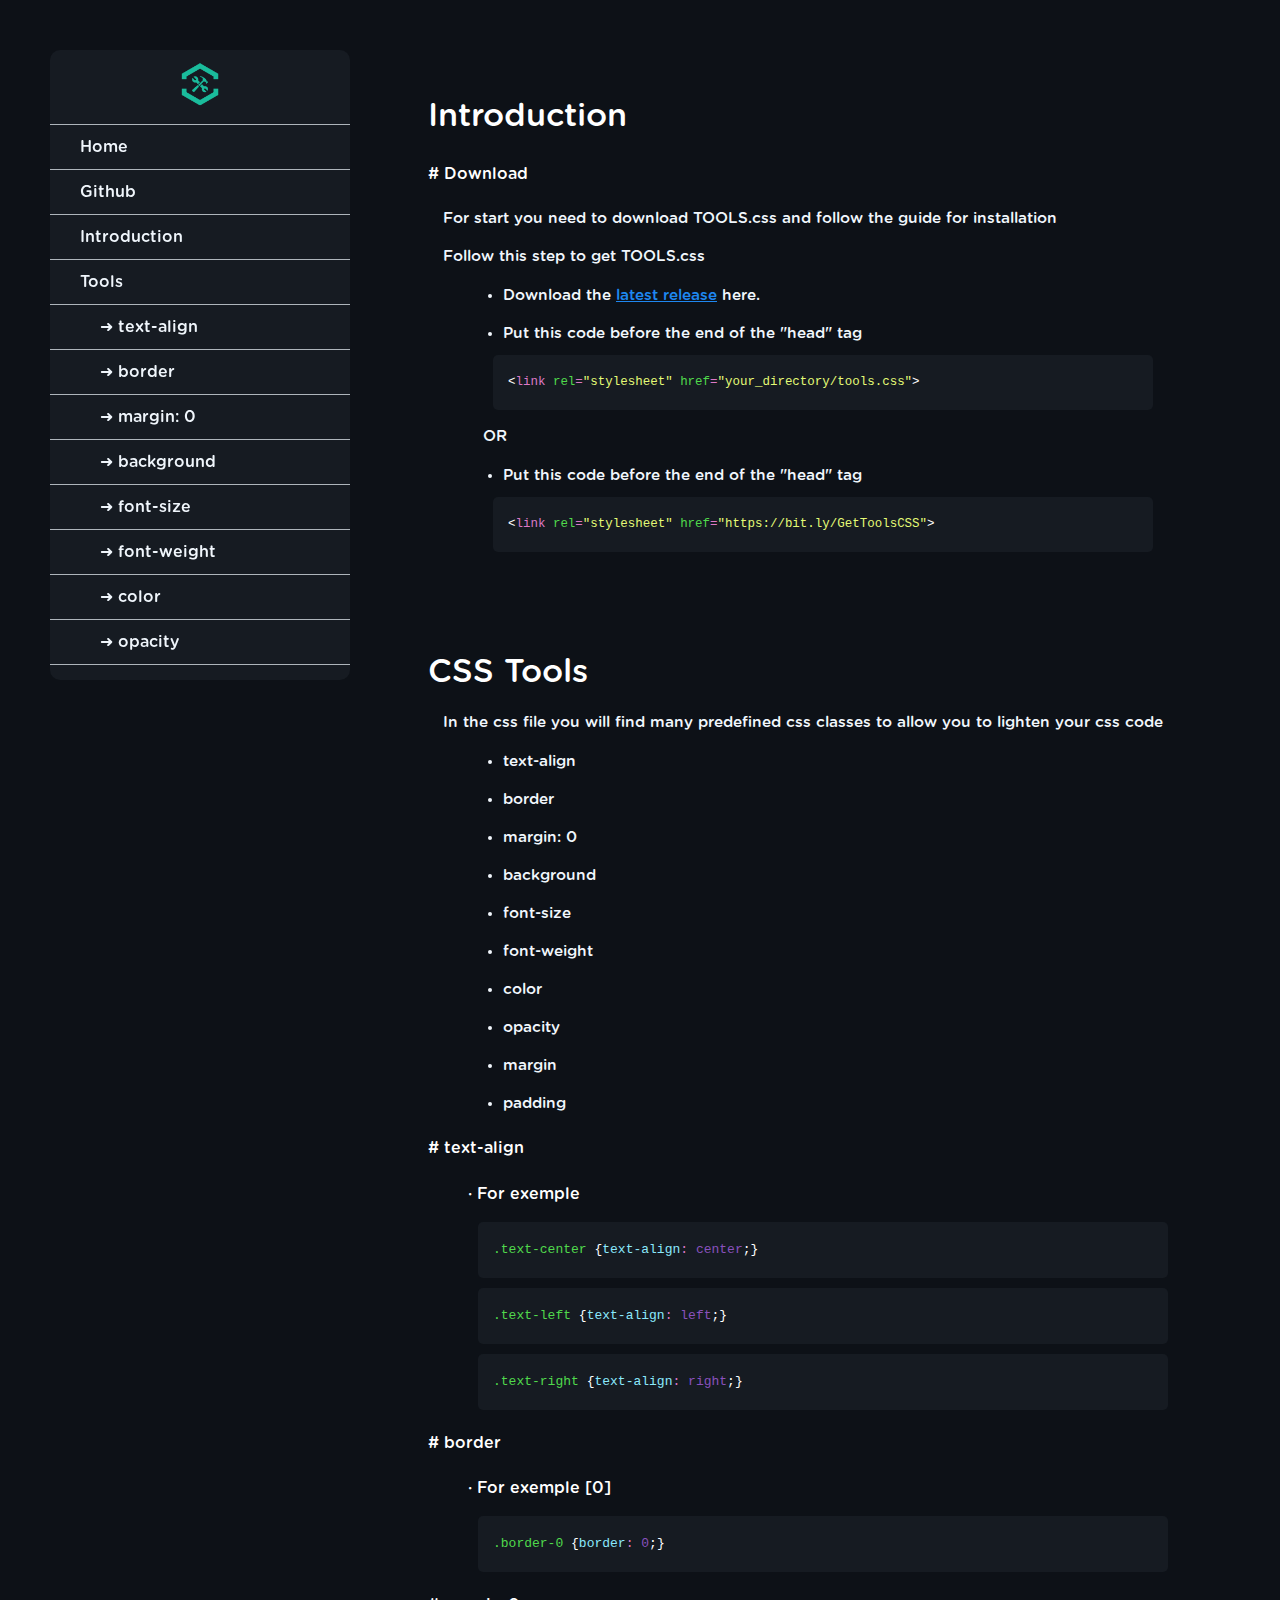
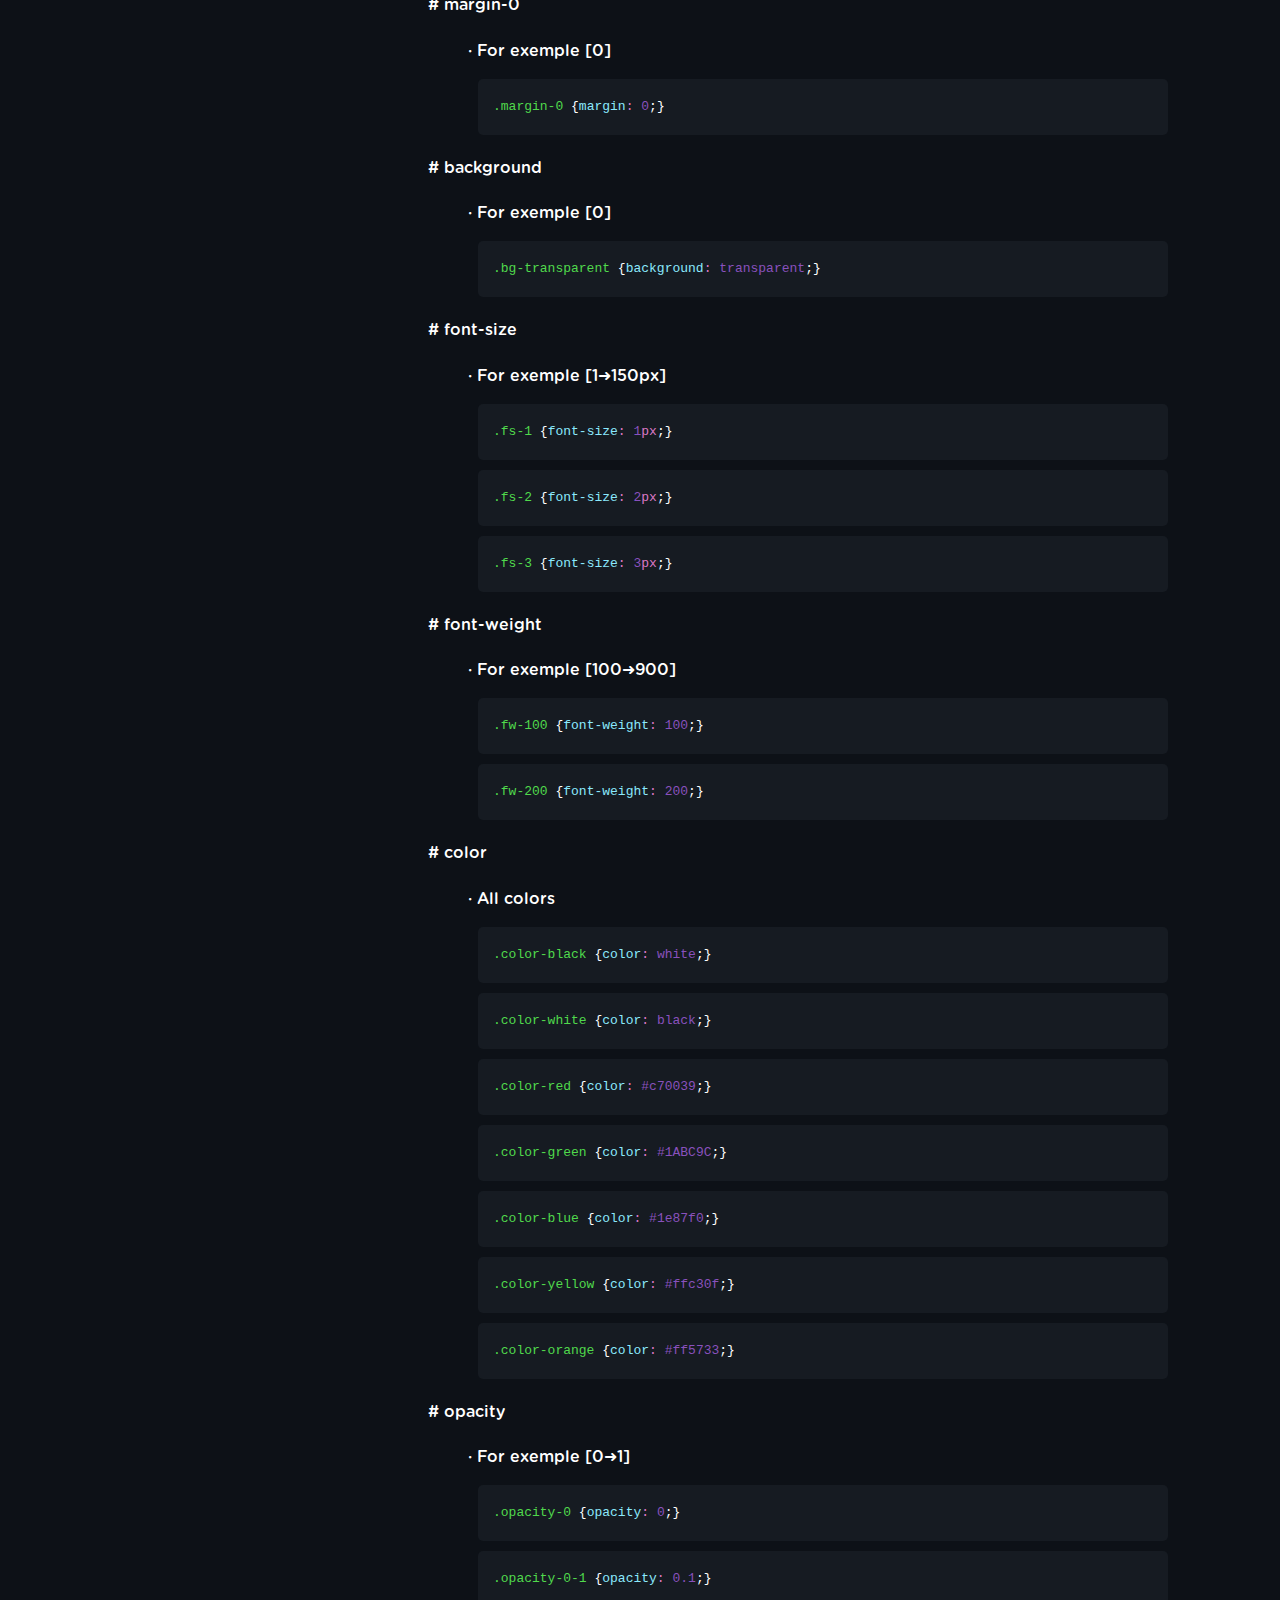
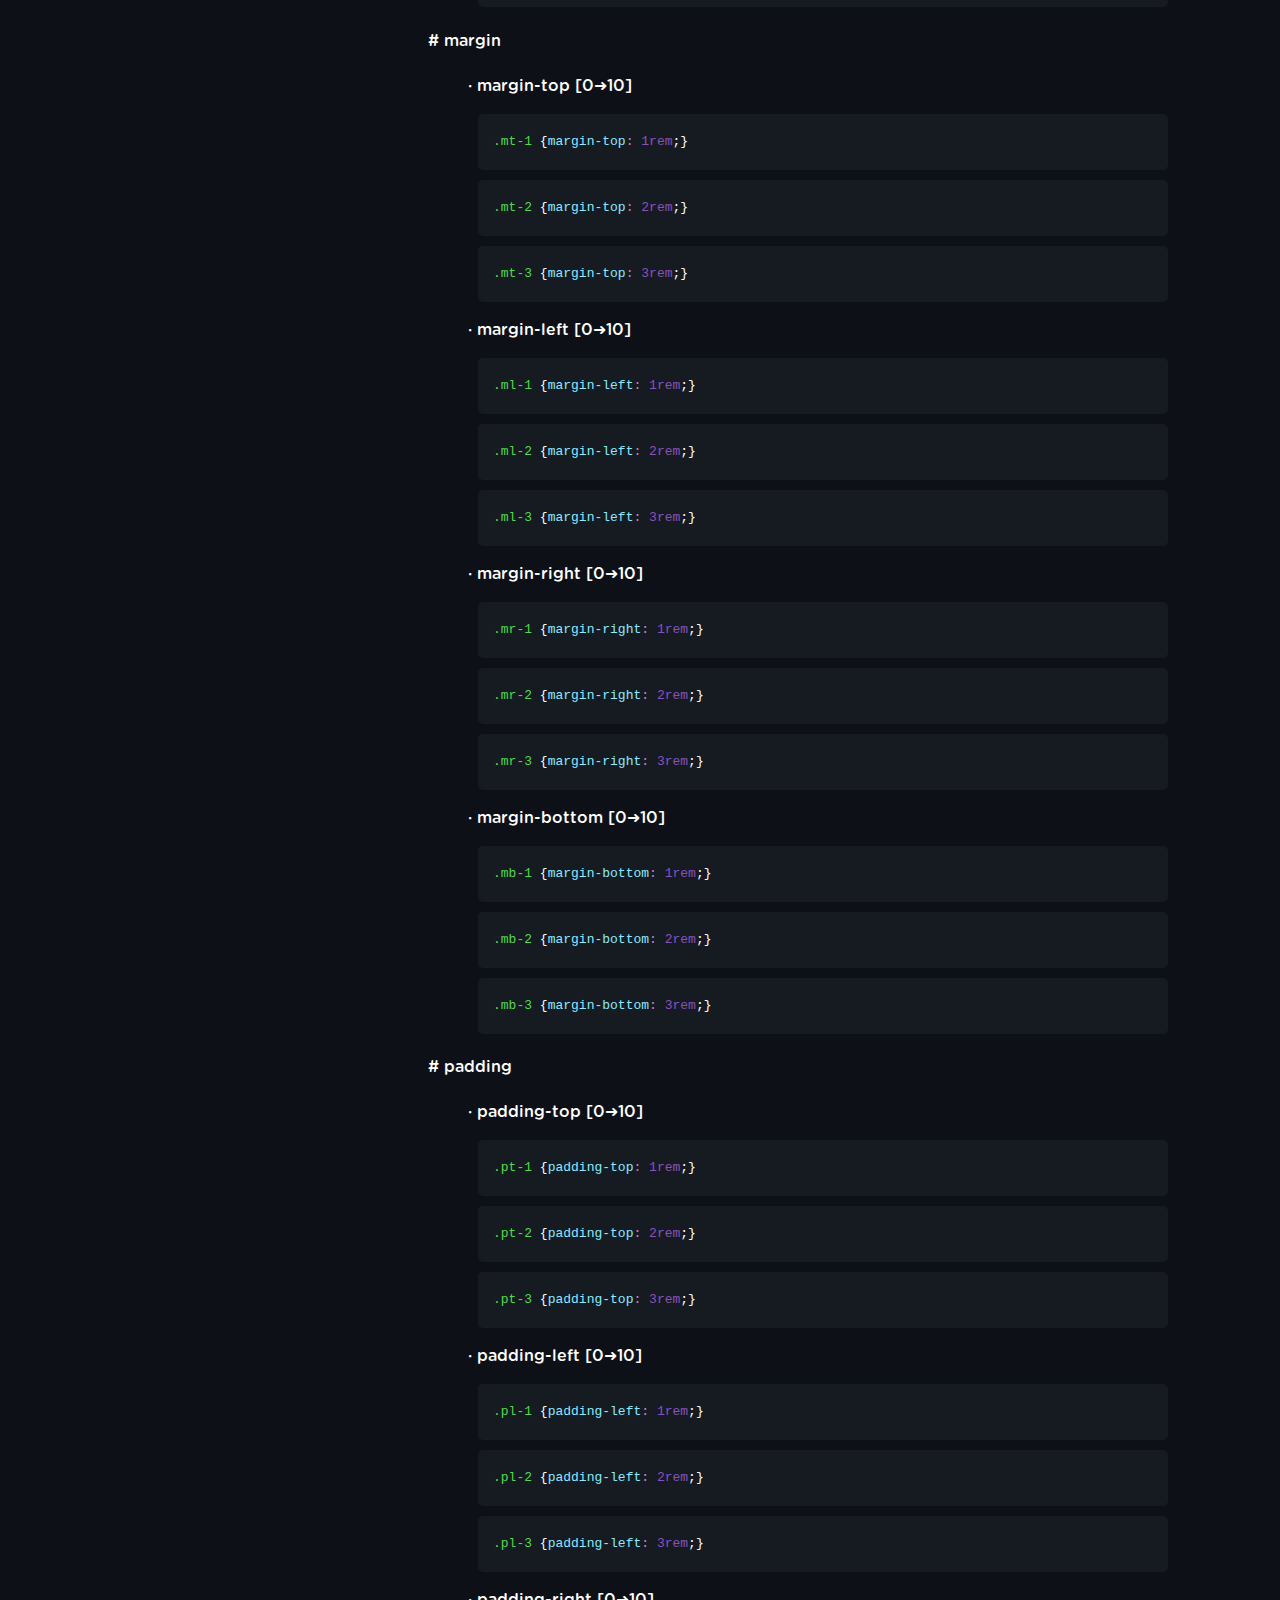
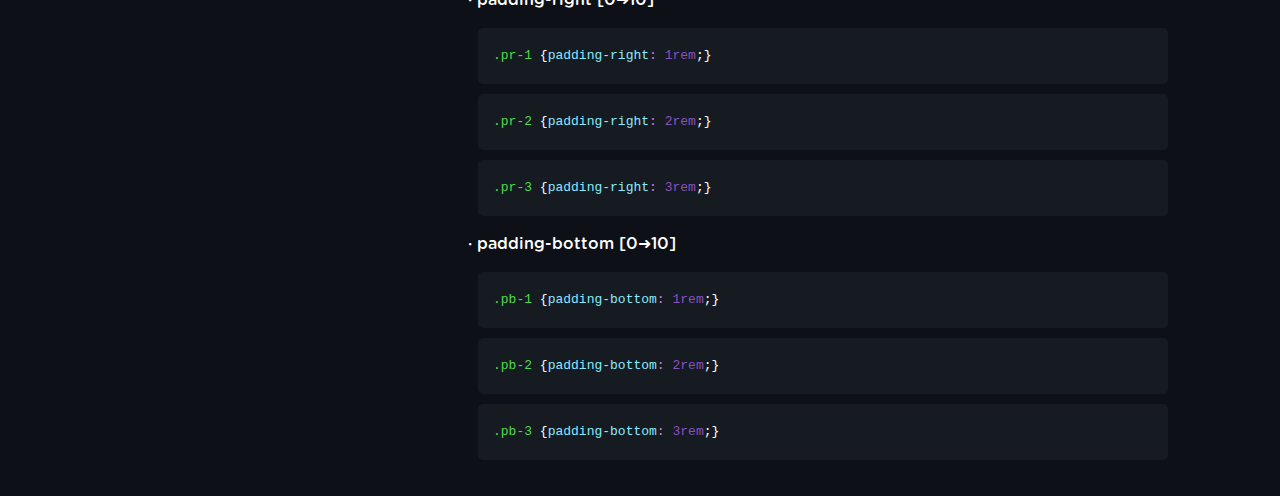
==== commit 932cb241: "Updated Documentation" ====
--- a/doc.html
+++ b/doc.html
@@ -66,6 +66,8 @@
               <li>font-weight</li>
               <li>color</li>
               <li>opacity</li>
+              <li>margin</li>
+              <li>padding</li>
             </ul>
         </section>
         <section class="main-section" id="TA">
--- a/css/doc.css
+++ b/css/doc.css
@@ -7,6 +7,19 @@
   line-height: 1.5;
 }
 
+::-webkit-scrollbar {
+  width: 10px;
+}
+
+::-webkit-scrollbar-track {
+  background: #0D1117; 
+}
+ 
+::-webkit-scrollbar-thumb {
+  background: #2e3947; 
+  border-radius: 10px;
+}
+
 a {
   color: #1e87f0;
 }
@@ -14,12 +27,39 @@
 #navbar {
   position: fixed;
   min-width: 290px;
-  top: 0px;
-  left: 0px;
+  top: 50px;
+  left: 50px;
   width: 300px;
-  height: 100%;
-  border-right: 1px solid;
+  height: 70%;
   border-color: #cecece;
+  border-radius: 10px;
+}
+
+#footer {
+  position: fixed;
+  min-width: 290px;
+  top: 50px;
+  right: 50px;
+  width: 300px;
+  height: auto;
+  background: #161B22;
+  border-radius: 10px;
+}
+
+@media (max-width: 1554px) {
+  #footer {
+    display: none;
+  }
+}
+
+#footer img {
+  margin-top: 10px;
+  width: 48px;
+  height: 48px;
+}
+
+#footer .version {
+  line-height: 30px;
 }
 
 header {
@@ -27,7 +67,7 @@
 }
 
 header img {
-  margin-top: 5px;
+  margin-top: 10px;
   width: 48px;
   height: 48px;
 }
@@ -52,7 +92,7 @@
 
 #navbar li {
   color: #f0f6fc;
-  border-top: 1px solid #f0f6fc;
+  border-top: 1px solid rgba(240, 246, 252, .7);
   list-style: none;
   position: relative;
   width: 100%;
@@ -68,7 +108,7 @@
 
 #main-doc {
   position: absolute;
-  margin-left: 310px;
+  margin-left: 400px;
   padding: 20px;
   margin-bottom: 110px;
 }
@@ -147,6 +187,7 @@
     /* background-color: white; */
     position: absolute;
     top: 0;
+    left: 0;
     padding: 0;
     margin: 0;
     width: 100%;
@@ -169,7 +210,7 @@
   }
 
   code {
-    margin-left: -20px;
+    margin-left: -42px;
     width: 100%;
     padding: 15px;
     padding-left: 10px;
--- a/css/tools.css
+++ b/css/tools.css
@@ -0,0 +1,303 @@
+/* Welcome to Tools.css */
+/* Visit our Github for the last update */
+/* > https://github.com/Shonned/GETTools < */
+
+/* [Current version] > 1.10 */
+/* Check the changelog */
+
+/* Created with <3 by @Shonned. */
+
+/* <----> TEXT <----> */
+.text-center {text-align: center;}
+.text-left {text-align: left;}
+.text-right {text-align: right;}
+/* <----> TEXT <----> */
+
+/* <----> BORDER 0 <----> */
+.border-0 {border: 0;}
+/* <----> BORDER 0 <----> */
+
+/* <----> MARGIN 0 <----> */
+.margin-0 {margin: 0;}
+/* <----> MARGIN 0 <----> */
+
+/* <----> BACKGROUND <----> */
+.bg-transparent {background: transparent;}
+/* <----> BACKGROUND <----> */
+
+/* <----> FONT SIZE <----> */
+.fs-1 {font-size: 1px;}
+.fs-2 {font-size: 2px;}
+.fs-3 {font-size: 3px;}
+.fs-4 {font-size: 4px;}
+.fs-5 {font-size: 5px;}
+.fs-6 {font-size: 6px;}
+.fs-7 {font-size: 7px;}
+.fs-8 {font-size: 8px;}
+.fs-9 {font-size: 9px;}
+.fs-10 {font-size: 10px;}
+.fs-11 {font-size: 11px;}
+.fs-12 {font-size: 12px;}
+.fs-13 {font-size: 13px;}
+.fs-14 {font-size: 14px;}
+.fs-15 {font-size: 15px;}
+.fs-16 {font-size: 16px;}
+.fs-17 {font-size: 17px;}
+.fs-18 {font-size: 18px;}
+.fs-19 {font-size: 19px;}
+.fs-20 {font-size: 20px;}
+.fs-21 {font-size: 21px;}
+.fs-22 {font-size: 22px;}
+.fs-23 {font-size: 23px;}
+.fs-24 {font-size: 24px;}
+.fs-25 {font-size: 25px;}
+.fs-26 {font-size: 26px;}
+.fs-27 {font-size: 27px;}
+.fs-28 {font-size: 28px;}
+.fs-29 {font-size: 29px;}
+.fs-30 {font-size: 30px;}
+.fs-31 {font-size: 31px;}
+.fs-32 {font-size: 32px;}
+.fs-33 {font-size: 33px;}
+.fs-34 {font-size: 34px;}
+.fs-35 {font-size: 35px;}
+.fs-36 {font-size: 36px;}
+.fs-37 {font-size: 37px;}
+.fs-38 {font-size: 38px;}
+.fs-39 {font-size: 39px;}
+.fs-40 {font-size: 40px;}
+.fs-41 {font-size: 41px;}
+.fs-42 {font-size: 42px;}
+.fs-43 {font-size: 43px;}
+.fs-44 {font-size: 44px;}
+.fs-45 {font-size: 45px;}
+.fs-46 {font-size: 46px;}
+.fs-47 {font-size: 47px;}
+.fs-48 {font-size: 48px;}
+.fs-49 {font-size: 49px;}
+.fs-50 {font-size: 50px;}
+.fs-51 {font-size: 51px;}
+.fs-52 {font-size: 52px;}
+.fs-53 {font-size: 53px;}
+.fs-54 {font-size: 54px;}
+.fs-55 {font-size: 55px;}
+.fs-56 {font-size: 56px;}
+.fs-57 {font-size: 57px;}
+.fs-58 {font-size: 58px;}
+.fs-59 {font-size: 59px;}
+.fs-60 {font-size: 60px;}
+.fs-61 {font-size: 61px;}
+.fs-62 {font-size: 62px;}
+.fs-63 {font-size: 63px;}
+.fs-64 {font-size: 64px;}
+.fs-65 {font-size: 65px;}
+.fs-66 {font-size: 66px;}
+.fs-67 {font-size: 67px;}
+.fs-68 {font-size: 68px;}
+.fs-69 {font-size: 69px;}
+.fs-70 {font-size: 70px;}
+.fs-71 {font-size: 71px;}
+.fs-72 {font-size: 72px;}
+.fs-73 {font-size: 73px;}
+.fs-74 {font-size: 74px;}
+.fs-75 {font-size: 75px;}
+.fs-76 {font-size: 76px;}
+.fs-77 {font-size: 77px;}
+.fs-78 {font-size: 78px;}
+.fs-79 {font-size: 79px;}
+.fs-80 {font-size: 80px;}
+.fs-81 {font-size: 81px;}
+.fs-82 {font-size: 82px;}
+.fs-83 {font-size: 83px;}
+.fs-84 {font-size: 84px;}
+.fs-85 {font-size: 85px;}
+.fs-86 {font-size: 86px;}
+.fs-87 {font-size: 87px;}
+.fs-88 {font-size: 88px;}
+.fs-89 {font-size: 89px;}
+.fs-90 {font-size: 90px;}
+.fs-91 {font-size: 91px;}
+.fs-92 {font-size: 92px;}
+.fs-93 {font-size: 93px;}
+.fs-94 {font-size: 94px;}
+.fs-95 {font-size: 95px;}
+.fs-96 {font-size: 96px;}
+.fs-97 {font-size: 97px;}
+.fs-98 {font-size: 98px;}
+.fs-99 {font-size: 99px;}
+.fs-100 {font-size: 100px;}
+.fs-101 {font-size: 101px;}
+.fs-102 {font-size: 102px;}
+.fs-103 {font-size: 103px;}
+.fs-104 {font-size: 104px;}
+.fs-105 {font-size: 105px;}
+.fs-106 {font-size: 106px;}
+.fs-107 {font-size: 107px;}
+.fs-108 {font-size: 108px;}
+.fs-109 {font-size: 109px;}
+.fs-110 {font-size: 110px;}
+.fs-111 {font-size: 111px;}
+.fs-112 {font-size: 112px;}
+.fs-113 {font-size: 113px;}
+.fs-114 {font-size: 114px;}
+.fs-115 {font-size: 115px;}
+.fs-116 {font-size: 116px;}
+.fs-117 {font-size: 117px;}
+.fs-118 {font-size: 118px;}
+.fs-119 {font-size: 119px;}
+.fs-120 {font-size: 120px;}
+.fs-121 {font-size: 121px;}
+.fs-122 {font-size: 122px;}
+.fs-123 {font-size: 123px;}
+.fs-124 {font-size: 124px;}
+.fs-125 {font-size: 125px;}
+.fs-126 {font-size: 126px;}
+.fs-127 {font-size: 127px;}
+.fs-128 {font-size: 128px;}
+.fs-129 {font-size: 129px;}
+.fs-130 {font-size: 130px;}
+.fs-131 {font-size: 131px;}
+.fs-132 {font-size: 132px;}
+.fs-133 {font-size: 133px;}
+.fs-134 {font-size: 134px;}
+.fs-135 {font-size: 135px;}
+.fs-136 {font-size: 136px;}
+.fs-137 {font-size: 137px;}
+.fs-138 {font-size: 138px;}
+.fs-139 {font-size: 139px;}
+.fs-140 {font-size: 140px;}
+.fs-141 {font-size: 141px;}
+.fs-142 {font-size: 142px;}
+.fs-143 {font-size: 143px;}
+.fs-144 {font-size: 144px;}
+.fs-145 {font-size: 145px;}
+.fs-146 {font-size: 146px;}
+.fs-147 {font-size: 147px;}
+.fs-148 {font-size: 148px;}
+.fs-149 {font-size: 149px;}
+.fs-150 {font-size: 150px;}
+/* <----> FONT SIZE <----> */
+
+/* <----> FONT WEIGHT <----> */
+.fw-100 {font-weight: 100;}
+.fw-200 {font-weight: 200;}
+.fw-300 {font-weight: 300;}
+.fw-400 {font-weight: 400;}
+.fw-500 {font-weight: 500;}
+.fw-600 {font-weight: 600;}
+.fw-700 {font-weight: 700;}
+.fw-800 {font-weight: 800;}
+.fw-900 {font-weight: 900;}
+/* <----> FONT WEIGHT <----> */
+
+/* <----> COLOR <----> */
+.color-black {color: black;}
+.color-white {color: white;}
+.color-red {color: #c70039;}
+.color-green {color: #1ABC9C;}
+.color-blue {color: #1e87f0;}
+.color-yellow {color: #ffc30f;}
+.color-orange {color: #ff5733;}
+/* <----> COLOR <----> */
+
+/* <----> OPACITY <----> */
+.opacity-0 {opacity: 0;}
+.opacity-0-1 {opacity: 0.1;}
+.opacity-0-2 {opacity: 0.2;}
+.opacity-0-3 {opacity: 0.3;}
+.opacity-0-4 {opacity: 0.4;}
+.opacity-0-5 {opacity: 0.5;}
+.opacity-0-6 {opacity: 0.6;}
+.opacity-0-7 {opacity: 0.7;}
+.opacity-0-8 {opacity: 0.8;}
+.opacity-0-9 {opacity: 0.9;}
+.opacity-1 {opacity: 1;}
+/* <----> OPACITY <----> */
+
+/* <----> MARGIN <----> */
+.mt-1 {margin-top: 1rem;}
+.mt-2 {margin-top: 2rem;}
+.mt-3 {margin-top: 3rem;}
+.mt-4 {margin-top: 4rem;}
+.mt-5 {margin-top: 5rem;}
+.mt-6 {margin-top: 6rem;}
+.mt-7 {margin-top: 7rem;}
+.mt-8 {margin-top: 8rem;}
+.mt-9 {margin-top: 9rem;}
+.mt-10 {margin-top: 10rem;}
+.ml-1 {margin-left: 1rem;}
+.ml-2 {margin-left: 2rem;}
+.ml-3 {margin-left: 3rem;}
+.ml-4 {margin-left: 4rem;}
+.ml-5 {margin-left: 5rem;}
+.ml-6 {margin-left: 6rem;}
+.ml-7 {margin-left: 7rem;}
+.ml-8 {margin-left: 8rem;}
+.ml-9 {margin-left: 9rem;}
+.ml-10 {margin-left: 10rem;}
+.mr-1 {margin-right: 1rem;}
+.mr-2 {margin-right: 2rem;}
+.mr-3 {margin-right: 3rem;}
+.mr-4 {margin-right: 4rem;}
+.mr-5 {margin-right: 5rem;}
+.mr-6 {margin-right: 6rem;}
+.mr-7 {margin-right: 7rem;}
+.mr-8 {margin-right: 8rem;}
+.mr-9 {margin-right: 9rem;}
+.mr-10 {margin-right: 10rem;}
+.mb-1 {margin-bottom: 1rem;}
+.mb-2 {margin-bottom: 2rem;}
+.mb-3 {margin-bottom: 3rem;}
+.mb-4 {margin-bottom: 4rem;}
+.mb-5 {margin-bottom: 5rem;}
+.mb-6 {margin-bottom: 6rem;}
+.mb-7 {margin-bottom: 7rem;}
+.mb-8 {margin-bottom: 8rem;}
+.mb-9 {margin-bottom: 9rem;}
+.mb-10 {margin-bottom: 10rem;}
+/* <----> MARGIN <----> */
+
+/* <----> PADDING <----> */
+.pt-1 {padding-top: 1rem;}
+.pt-2 {padding-top: 2rem;}
+.pt-3 {padding-top: 3rem;}
+.pt-4 {padding-top: 4rem;}
+.pt-5 {padding-top: 5rem;}
+.pt-6 {padding-top: 6rem;}
+.pt-7 {padding-top: 7rem;}
+.pt-8 {padding-top: 8rem;}
+.pt-9 {padding-top: 9rem;}
+.pt-10 {padding-top: 10rem;}
+.pl-1 {padding-left: 1rem;}
+.pl-2 {padding-left: 2rem;}
+.pl-3 {padding-left: 3rem;}
+.pl-4 {padding-left: 4rem;}
+.pl-5 {padding-left: 5rem;}
+.pl-6 {padding-left: 6rem;}
+.pl-7 {padding-left: 7rem;}
+.pl-8 {padding-left: 8rem;}
+.pl-9 {padding-left: 9rem;}
+.pl-10 {padding-left: 10rem;}
+.pr-1 {padding-right: 1rem;}
+.pr-2 {padding-right: 2rem;}
+.pr-3 {padding-right: 3rem;}
+.pr-4 {padding-right: 4rem;}
+.pr-5 {padding-right: 5rem;}
+.pr-6 {padding-right: 6rem;}
+.pr-7 {padding-right: 7rem;}
+.pr-8 {padding-right: 8rem;}
+.pr-9 {padding-right: 9rem;}
+.pr-10 {padding-right: 10rem;}
+.pb-1 {padding-bottom: 1rem;}
+.pb-2 {padding-bottom: 2rem;}
+.pb-3 {padding-bottom: 3rem;}
+.pb-4 {padding-bottom: 4rem;}
+.pb-5 {padding-bottom: 5rem;}
+.pb-6 {padding-bottom: 6rem;}
+.pb-7 {padding-bottom: 7rem;}
+.pb-8 {padding-bottom: 8rem;}
+.pb-9 {padding-bottom: 9rem;}
+.pb-10 {padding-bottom: 10rem;}
+/* <----> PADDING <----> */
+
+/* <----> Other features availlabe in a future update <----> */